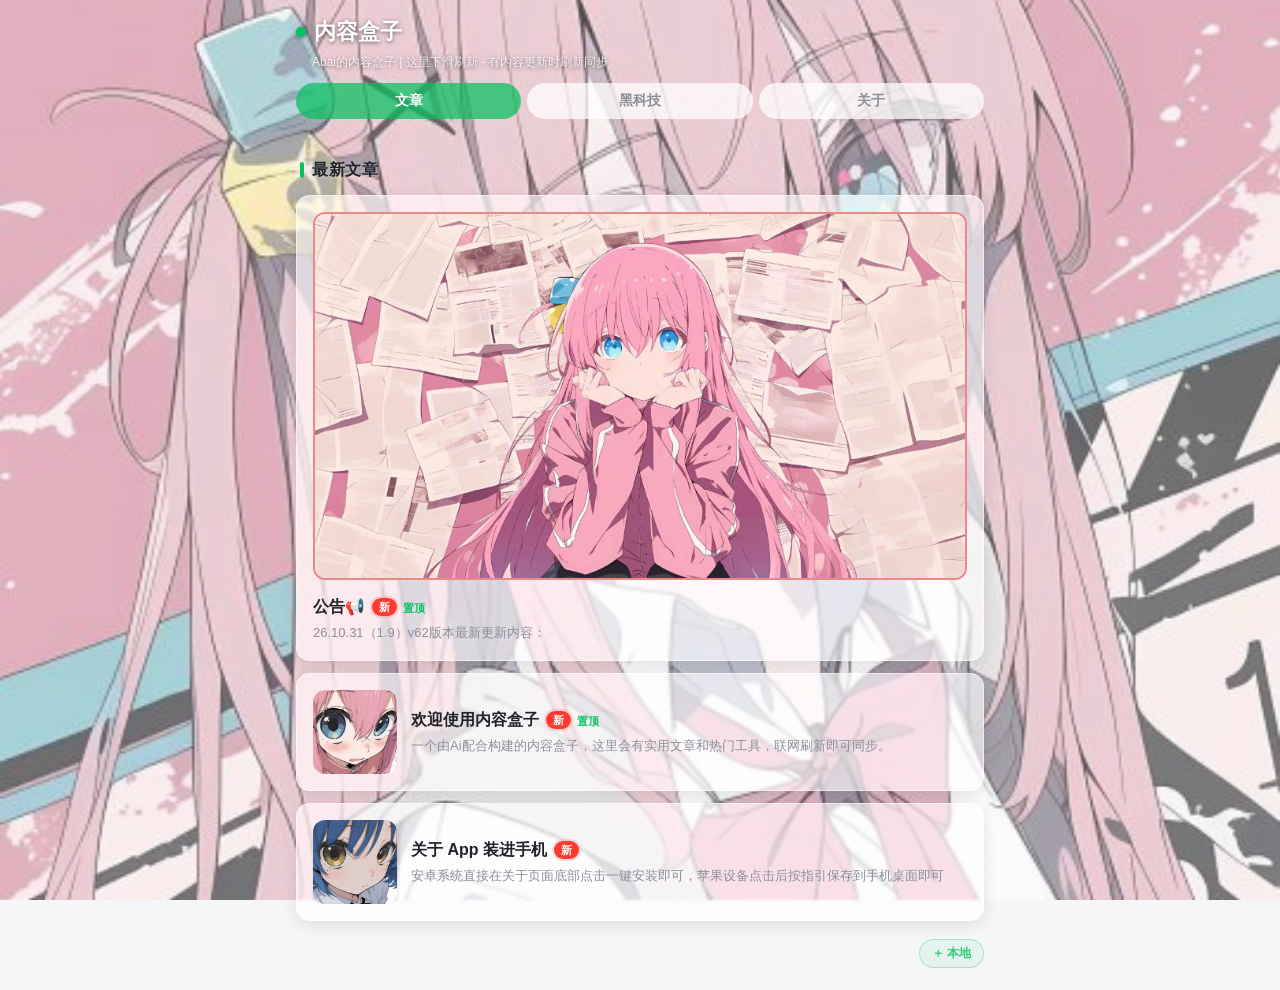
==== index.html @ 98f78fc7 "init: 内容盒子完整项目（源码+内容+配置）" ====
<!DOCTYPE html>
<html lang="zh-CN" data-page-node-id="yK8sGKYsVM4mwS7BBN7cyF" style="--green: #07c160; --green-d: #06a653; --bg: #f5f6f8; --card: #ffffff; --text: #1f2329;"><head data-page-node-id="qKHNDzDwY3dWri5ByrRM6D">
  <meta charset="utf-8" data-page-node-id="0wmmU6Q5EYlYoUDWHyNCMU">
  <meta name="viewport" content="width=device-width, initial-scale=1, viewport-fit=cover" data-page-node-id="YmRrpZ1TOXjhvI8chWQw6I">
  <title>内容盒子</title>
  <link rel="manifest" href="manifest.webmanifest?sharecode=AK6QIELR67" data-page-node-id="iclu6IaN1M2HEJZNVM1rl8">
  <link rel="icon" href="icon.svg?sharecode=AK6QIELR67" type="image/svg+xml" data-page-node-id="rpVYB8yndqIk9lYyK7wyXU">
  <meta name="apple-mobile-web-app-capable" content="yes" data-page-node-id="0MmBqRs52Ei70QiVikUEfm">
  <meta name="apple-mobile-web-app-title" content="内容盒" data-page-node-id="yQ95YAFnb3CEVSuin4tH2Y">
  <meta name="apple-mobile-web-app-status-bar-style" content="default" data-page-node-id="kEiTVVGqjaCyPanCVq73zy">
  <link rel="apple-touch-icon" href="icon.svg?sharecode=AK6QIELR67" data-page-node-id="AONyruXWHoZdAt2LMwGQKS">
  <link rel="stylesheet" href="css/style.css?sharecode=AK6QIELR67" data-page-node-id="VpU5JKPWAPUEDPIax0QUQe">
  <link rel="preload" as="style" href="css/style.css?sharecode=AK6QIELR67">
  <link rel="preload" as="script" href="js/store.js?sharecode=AK6QIELR67">
  <link rel="preload" as="script" href="js/app.js?sharecode=AK6QIELR67">
<style id="__dm_no_drag_style__">* { -webkit-user-drag: none !important; }</style><style id="__dm_bindable_badge_style__">[data-sp-bindable="database"]{outline:1px dashed #0088ff;outline-offset:2px;border-radius:4px;}[data-sp-bindable="database"] *{pointer-events:none !important;transition:none !important;animation:none !important;}[data-sp-bindable="database"]{transition:none !important;animation:none !important;}</style></head>
<body data-page-node-id="yWxS2Hv3KP4OmWpxKXzZRL" style="">
  <div class="wallpaper" id="wallpaper" data-page-node-id="KwIPEwHZhsF8HU2VvzCdoM" style="display: none;"></div>
  <div class="app" data-page-node-id="i70vopLusV1FKygIli4h8H">
    <header class="header" data-page-node-id="sHlMWSn2SynNQmh26Y6v0I">
      <div class="header-inner" data-page-node-id="pIWced383qnqmXnBD2y7OG">
        <div class="brand" data-page-node-id="AM7obQi7Vg6xjvQAeJaQAZ">
          <span class="dot" data-page-node-id="EsKOvWRIpmYexHj3SwyMyg"></span>
          <span id="siteTitle" data-page-node-id="7aLPgTG3aVCy0zw7ADJBMY">内容盒子</span>
          <span class="brand-sub" id="siteDesc" data-page-node-id="0pqqxLzJHfm5RKotIRmoWh" style="">我的自定义文章与黑科技小工具</span>
        </div>
        <div class="tabs" data-page-node-id="EgF8euSTox8kkTSxdCwrhx">
          <button class="tab active" data-tab="article" data-page-node-id="mX9VrJhdbOOiBJh2euJ0x0" style="white-space: pre-wrap;">文章​​</button>
          <button class="tab" data-tab="tech" data-page-node-id="bGRJXcRzLA3up3Q6iGBshs">黑科技</button>
          <button class="tab" data-tab="about" data-page-node-id="KkgvmEcOvE0rf455W43Hky">关于</button>
        </div>
      </div>
    </header>

    <div class="install-banner" id="installBanner" data-page-node-id="w719TrMnxZTLlhvqRKBI57">
      <span class="ib-text" data-page-node-id="i0KLvPzFFWUH1UIEj0KkBE">可安装到手机主屏幕，离线也能用</span>
      <button class="btn" id="installBtn" data-page-node-id="DTzYcLKQAUtzMEfnqsHMsD">安装</button>
    </div>

    <main class="main" id="main" data-page-node-id="Tbe6L0eteYLiepnQlUIiA3"><div class="section-title">最新文章</div><div class="card hero" data-id="p_seed1"><div class="card-cover"></div><div class="card-body"><div class="card-title">欢迎使用内容盒子<span class="pin-flag">置顶</span></div><p class="card-desc">一个可以装进手机的内容 App，文章和黑科技由你自由掌控，联网刷新即可同步。</p></div></div><div class="card" data-id="p_seed2"><div class="card-cover"></div><div class="card-body"><div class="card-title">如何把 App 装进手机</div><p class="card-desc">用手机浏览器打开后，点「添加到主屏幕」即可像原生 App 一样使用，还能离线。</p></div></div></main>
  </div>

  <div class="overlay" id="overlay" data-page-node-id="xpzdNXDqcS2ysVZbCbYc8O">
    <div class="overlay-bar" data-page-node-id="8QcSNCDuZPRTvOoAunbyZB">
      <button class="back" id="ovBack" data-page-node-id="XBP8BFxDwCeNiiyxglOeb8">‹</button>
      <span class="ov-title" data-page-node-id="MYo7rtDRqIseArUO2cuNuU">详情</span>
    </div>
    <div class="overlay-scroll" id="ovBody" data-page-node-id="kD3wzefMoQP81gCsZ1DDA7"></div>
  </div>

  <div class="tool-pop-mask" id="toolPopMask"></div>
  <div class="tool-pop" id="toolPop">
    <div class="tool-pop-bar">
      <span class="tp-title" id="tpTitle">工具</span>
      <button class="tp-close" id="tpClose" aria-label="关闭">×</button>
    </div>
    <div class="tool-pop-body" id="tpBody"></div>
  </div>

  <div class="toast" id="toast" data-page-node-id="D9Sxv2YDbKnODjRF9zhwNf"></div>

  <script src="js/store.js?sharecode=AK6QIELR67"></script>
  <script src="js/app.js?sharecode=AK6QIELR67"></script>
  <!-- qrcode.js / tools.js 体积较大，已从首屏关键路径剥离，改由 app.js 按需/后台懒加载 -->


</body></html>
---- css/style.css ----
:root {
  --green: #07c160;
  --green-d: #07a84e;
  --bg: #f5f6f8;
  --card: #ffffff;
  --text: #1f2329;
  --muted: #8a8f99;
  --line: #ebedf0;
  --danger: #fa5151;
  --dim-scrim: .72;
  --radius: 16rpx;
  --maxw: 720px;
}

* { box-sizing: border-box; -webkit-tap-highlight-color: transparent; }

html, body {
  margin: 0;
  padding: 0;
  background: var(--bg);
  color: var(--text);
  font-family: -apple-system, "PingFang SC", "Helvetica Neue", Helvetica, sans-serif;
  font-size: 15px;
  line-height: 1.6;
}

/* ---------- 壁纸层 ---------- */
.wallpaper {
  position: fixed; inset: 0; z-index: -1; display: none;
  background-size: cover; background-position: center; background-repeat: no-repeat;
  pointer-events: none;
}
body.has-wallpaper .app { background: transparent; }
body.has-wallpaper .main { background: transparent; }
body.has-wallpaper .header { background: rgba(255,255,255,.55); backdrop-filter: saturate(180%) blur(10px); }
body.has-wallpaper .overlay { background: rgba(255,255,255,.92); }
body.wallpaper-full .header { background: transparent; border-bottom: none; backdrop-filter: none; }
body.wallpaper-full .brand { color: #fff; text-shadow: 0 1px 4px rgba(0,0,0,.55); }
body.wallpaper-full .brand-sub { color: rgba(255,255,255,.85); text-shadow: 0 1px 4px rgba(0,0,0,.55); }
body.wallpaper-full .brand .dot { box-shadow: 0 1px 4px rgba(0,0,0,.5); }

button { font-family: inherit; cursor: pointer; }

.app {
  max-width: var(--maxw);
  margin: 0 auto;
  min-height: 100vh;
  display: flex;
  flex-direction: column;
}

/* ---------- Header ---------- */
.header {
  position: sticky;
  top: 0;
  z-index: 20;
  background: rgba(245, 246, 248, 0.92);
  backdrop-filter: saturate(180%) blur(8px);
  border-bottom: 1rpx solid var(--line);
}
.header-inner {
  max-width: var(--maxw);
  margin: 0 auto;
  /* 顶部安全区：装成 App/全屏时自动避开刘海与前置摄像头；浏览器里 env() 为 0 不受影响 */
  padding: calc(env(safe-area-inset-top, 0px) + 14px) 16px 10px;
}
.brand {
  font-size: 22px;
  font-weight: 700;
  display: flex;
  align-items: center;
  flex-wrap: wrap;
  gap: 6px 8px;
}
.brand .dot { width: 10px; height: 10px; border-radius: 50%; background: var(--green); }
.brand-sub {
  color: var(--muted); font-size: 12px; font-weight: 400;
  width: 100%; margin-left: 16px; margin-top: -2px; line-height: 1.5;
}

.tabs {
  display: flex;
  gap: 6px;
  margin-top: 12px;
}
.tab {
  flex: 1;
  text-align: center;
  padding: 9px 0;
  border-radius: 999px;
  /* 导航按钮透明度由后台「导航按钮透明度」滑块控制（--bar-alpha 0~1） */
  background: rgba(255, 255, 255, var(--bar-alpha, .92));
  border: 1rpx solid var(--line);
  color: var(--muted);
  font-size: 14px;
  font-weight: 600;
}
.tab.active { background: rgba(var(--green-rgb, 7, 193, 96), var(--bar-alpha, .92)); color: #fff; border-color: var(--green); }

/* ---------- Content ---------- */
.main { flex: 1; padding: 16px; }
/* 区块标题：加深加大 + 绿色竖条点缀，壁纸上也醒目 */
.section-title {
  font-size: 16px; font-weight: 700; color: var(--text);
  margin: 12px 4px 12px; letter-spacing: .5px;
  display: flex; align-items: center; gap: 8px;
  text-shadow: 0 1px 3px rgba(255,255,255,.4);
}
.section-title::before {
  content: ''; width: 4px; height: 16px; border-radius: 2px;
  background: var(--green); flex: none;
}

.card {
  /* 内容气泡透明度由后台「内容气泡透明度」滑块控制（--card-bg 为带 alpha 的颜色） */
  background: var(--card-bg, var(--card));
  border-radius: 14px;
  padding: 16px;
  margin-bottom: 12px;
  box-shadow: 0 2px 10px rgba(0,0,0,.04);
  display: flex;
  gap: 14px;
  align-items: center;
}
/* 浅色模式下（有壁纸时）：内容气泡做成半透明白玻璃，能透出背景壁纸，有通透玻璃质感 */
body.has-wallpaper .card,
body.has-wallpaper .tool,
body.has-wallpaper .install-mini,
body.has-wallpaper .install-card,
body.has-wallpaper .author-card,
body.has-wallpaper .link-group-head {
  backdrop-filter: saturate(150%) blur(var(--card-blur, 0px));
  -webkit-backdrop-filter: saturate(150%) blur(var(--card-blur, 0px));
  border: 1px solid rgba(255, 255, 255, .55);
  box-shadow: 0 4px 16px rgba(0, 0, 0, .10);
}
.card.hero, .card.land { flex-direction: column; align-items: stretch; }
.card-cover {
  width: 84px; height: 84px; border-radius: 12px; object-fit: cover; flex: none;
  background: #eee;
}
/* 横屏宽幅封面：顶部通栏大图 + 红色边框突出 */
.card-cover.land {
  width: 100%; height: auto; aspect-ratio: 16 / 9; border-radius: 12px;
  object-fit: cover; border: 2px solid rgba(229,57,53,.55); box-sizing: border-box;
}
.card-body { flex: 1; min-width: 0; }
.card-title { font-size: 16px; font-weight: 600; margin: 0 0 4px; }
.card-desc {
  color: var(--muted); font-size: 13px; margin: 0;
  display: -webkit-box; -webkit-line-clamp: 2; -webkit-box-orient: vertical; overflow: hidden;
}
.tag {
  display: inline-block; font-size: 11px; padding: 2px 8px; border-radius: 999px;
  background: rgba(7,193,96,.12); color: var(--green); margin-right: 6px; font-weight: 600;
}
.tag.tech { background: rgba(64,120,242,.12); color: #4078f2; }
.pin-flag { color: var(--green); font-size: 11px; margin-left: 6px; }

/* 后台卡片（小工具 / 热门工具）：纵向堆叠，标题整行显示，操作按钮换行在下方，
   避免窄屏下「标题被按钮行挤压成竖排」 */
.adm-card { display: flex; flex-direction: column; align-items: stretch; gap: 10px; }
.adm-card .card-body { flex: none; min-width: 0; }
.adm-link-head { display: flex; align-items: center; gap: 10px; }
.adm-link-head .card-title { margin: 0; }
.adm-link-head .link-ic-mini { margin-bottom: 0; }
.adm-link-head .link-ic { width: 32px; height: 32px; border-radius: 8px; }
.adm-actions { display: flex; flex-wrap: wrap; gap: 6px; align-items: center; }
.adm-actions .tool-toggle { display: inline-flex; align-items: center; gap: 4px; }
/* 后台分组标题（合集）更紧凑、与卡片有间隔 */
.adm-group-title { font-size: 14px; font-weight: 700; margin: 14px 0 6px; color: var(--text); }
/* 内容「新 / 更新」红点提醒：小红标，挂在标题后 */
.post-new-flag {
  display: inline-block; margin-left: 7px; padding: 1px 7px; border-radius: 999px;
  background: #ff3b30; color: #fff; font-size: 11px; font-weight: 700; line-height: 16px;
  vertical-align: 1px; box-shadow: 0 0 0 2px rgba(255,59,48,.16); animation: pnf-pop .25s ease;
}
.post-new-flag.tiny { font-size: 10px; padding: 0 6px; line-height: 15px; margin-left: 5px; vertical-align: 1px; }
@keyframes pnf-pop { from { transform: scale(.6); opacity: 0; } to { transform: scale(1); opacity: 1; } }
body.dim .post-new-flag { background: #ff453a; box-shadow: 0 0 0 2px rgba(255,69,58,.22); }

/* 关于本应用：说明全文展示，保留换行，不被两行截断 */
.about-text {
  white-space: pre-wrap; word-break: break-word; font-size: 14px; line-height: 1.85;
  color: var(--text); margin: 0;
}

/* 公开端「本地快捷方式」：极不显眼的小字入口，默认折叠 */
.local-box { margin: 22px 0 8px; text-align: center; }
.local-head {
  display: inline-flex; align-items: center; gap: 6px; cursor: pointer;
  -webkit-user-select: none; user-select: none;
  font-size: 10px; color: var(--muted); padding: 3px 10px; border-radius: 999px;
  border: 1px dashed rgba(150, 150, 150, .35); background: transparent; opacity: .5;
  transition: opacity .2s;
}
.local-head:active { opacity: .32; }
.local-count {
  font-size: 10px; font-weight: 500; color: var(--muted);
  background: rgba(150, 150, 150, .14); padding: 0 6px; border-radius: 999px;
}
.local-arrow { font-size: 9px; transition: transform .2s; }
.local-head.closed .local-arrow { transform: rotate(-90deg); }
.local-body {
  margin-top: 14px; text-align: left;
  background: #fff; border: 1px solid var(--line, #e6e8eb); border-radius: 14px;
  padding: 16px 14px; box-shadow: 0 2px 12px rgba(0,0,0,.06);
}
body.dim .local-body {
  background: #1a1d25; border-color: rgba(255,255,255,.12); box-shadow: 0 2px 14px rgba(0,0,0,.22);
}
body.dim .local-body .field label { color: #e4e8ee; }
body.dim .local-body .local-tip { color: #aeb4be; }
.local-tip { font-size: 12px; color: var(--muted); line-height: 1.7; margin: 0 0 12px; }
.local-list { margin-top: 14px; }
.local-row { display: flex; align-items: center; gap: 10px; padding: 9px 0; border-top: 1px solid var(--line); }
.local-row-ic {
  width: 32px; height: 32px; border-radius: 9px; object-fit: cover; flex: none; background: var(--bg);
}
.local-row-main { flex: 1; min-width: 0; }
.local-row-title { font-size: 14px; font-weight: 600; overflow: hidden; text-overflow: ellipsis; white-space: nowrap; }
.local-row-url { font-size: 11px; color: var(--muted); overflow: hidden; text-overflow: ellipsis; white-space: nowrap; }
.mini-btn {
  font-size: 12px; padding: 4px 10px; border-radius: 8px; border: 1px solid var(--line);
  background: transparent; color: var(--muted); flex: none; cursor: pointer;
}
.mini-btn:active { opacity: .6; }
.link-local-badge {
  display: inline-block; font-size: 10px; font-weight: 600; color: var(--green);
  border: 1px solid rgba(var(--green-rgb, 7, 193, 96), .35); padding: 0 5px;
  border-radius: 999px; margin-left: 6px; vertical-align: 2px;
}
.link-del {
  font-size: 11px; padding: 3px 9px; border-radius: 8px; border: 1px solid var(--line);
  background: transparent; color: var(--muted); cursor: pointer; flex: none;
}
.link-del:active { opacity: .6; }

/* 公开端「本地新建内容」：低调但比「本地快捷方式」更显眼（绿色药丸，仍小而克制） */
.local-post-box { margin: 18px 0 6px; text-align: right; }
.local-post-trigger {
  font-size: 12px; color: var(--green); opacity: .82; background: rgba(7, 193, 96, .08);
  border: 1px solid rgba(7, 193, 96, .35); border-radius: 999px; padding: 5px 12px; cursor: pointer;
  font-weight: 600; -webkit-tap-highlight-color: transparent;
}
.local-post-trigger:active { opacity: .6; }
body.dim .local-post-trigger { background: rgba(7, 193, 96, .16); border-color: rgba(7, 193, 96, .5); color: #5cd99a; }
.local-post-body {
  text-align: left; margin-top: 10px; padding: 14px; border-radius: 14px;
  background: var(--card); box-shadow: 0 2px 12px rgba(0,0,0,.06);
}
.local-post-body .row { margin: 4px 0 0; }
.local-post-body .local-tip { margin: 10px 0 0; }

/* 紧凑气泡（黑科技文章列表）：缩小内距与字号，摘要只留一行，少占屏幕 */
.card.slim { padding: 12px 14px; margin-bottom: 10px; gap: 10px; }
.card.slim .card-title { font-size: 15px; margin-bottom: 2px; }
.card.slim .card-title .tag { font-size: 10px; padding: 1px 7px; margin-right: 5px; vertical-align: 2px; }
.card.slim .card-desc { -webkit-line-clamp: 1; font-size: 12px; }

/* ---------- Detail overlay ---------- */
.overlay {
  position: fixed; inset: 0; background: #fff; z-index: 50;
  display: none; flex-direction: column; max-width: var(--maxw); margin: 0 auto;
}
.overlay.show { display: flex; }
.overlay-bar {
  display: flex; align-items: center; gap: 12px; padding: 14px 16px;
  border-bottom: 1rpx solid var(--line); position: sticky; top: 0; background: #fff; z-index: 2;
}
.overlay-bar .back { font-size: 22px; background: none; border: none; color: var(--text); line-height: 1; }
.overlay-bar .ov-title { font-weight: 600; font-size: 16px; }
.overlay-scroll { overflow: auto; padding: 20px 18px 48px; flex: 1; }
.article-cover { width: 100%; border-radius: 12px; margin-bottom: 16px; background: #f0f1f3; }
/* 横屏宽幅封面：统一 16:9 通栏 + 红色边框 */
.article-cover.land { aspect-ratio: 16 / 9; object-fit: cover; border: 2px solid rgba(229,57,53,.55); box-sizing: border-box; }
.article-h1 { font-size: 23px; line-height: 1.35; font-weight: 700; margin: 0 0 10px; }
.article-meta {
  color: var(--muted); font-size: 12px; margin-bottom: 18px; padding-bottom: 14px;
  border-bottom: 1px solid var(--line);
}
.article-content {
  white-space: pre-wrap; word-break: break-word; font-size: 16px; line-height: 1.85;
  color: var(--text); letter-spacing: .2px;
}
.article-content img { max-width: 100%; border-radius: 10px; margin: 6px 0; }

/* 分段切换控件（封面展示方式等）：左图右文式切换 */
.seg { display: inline-flex; border: 1px solid var(--line); border-radius: 10px; overflow: hidden; width: 100%; }
.seg button {
  flex: 1; border: none; background: #fafbfc; color: var(--muted); padding: 9px 8px;
  font-size: 13px; cursor: pointer; font-family: inherit; transition: background .15s, color .15s;
}
.seg button + button { border-left: 1px solid var(--line); }
.seg button.active { background: var(--green); color: #fff; font-weight: 600; }
.seg button:active { opacity: .8; }

/* ---------- Tools ---------- */
/* 黑科技栏「小工具」磁贴：两列网格，点按在弹窗打开工具，保持栏目整洁 */
.tools-tiles { display: grid; grid-template-columns: 1fr 1fr; gap: 10px; padding: 4px 0; }
.tool-tile {
  background: var(--card-bg, var(--card)); border: 1px solid var(--line); border-radius: 12px;
  padding: 14px 10px; text-align: center; font-size: 13px; font-weight: 600; color: var(--text);
  cursor: pointer; -webkit-tap-highlight-color: transparent; line-height: 1.3;
}
.tool-tile:active { transform: scale(.98); }
body.dim .tool-tile {
  background: var(--card-bg, rgba(24, 27, 36, .4)); border-color: rgba(255, 255, 255, .12);
  color: #f2f4f8; box-shadow: 0 2px 12px rgba(0, 0, 0, .2);
  backdrop-filter: blur(var(--dim-blur, 8px)); -webkit-backdrop-filter: blur(var(--dim-blur, 8px));
}
/* 小工具弹窗：与文章详情同款全屏浮层，暗调下磨砂玻璃 */
/* 小工具气泡框：居中浮层，尺寸随工具内容自适应（不占满全屏） */
.tool-pop-mask {
  position: fixed; inset: 0; background: rgba(0, 0, 0, .42); z-index: 60;
  display: none;
}
.tool-pop-mask.show { display: block; }
.tool-pop {
  position: fixed; z-index: 61; left: 50%; top: 50%;
  transform: translate(-50%, -50%) scale(.96);
  width: auto; min-width: 280px; max-width: 92vw; max-height: 82vh; overflow: hidden;
  display: flex; flex-direction: column;
  background: #ffffff; border-radius: 18px; border: 1px solid rgba(0, 0, 0, .06);
  /* 气泡自带文字色，不依赖全局 --text（暗调下 --text 仍是深色，会导致标题/计时看不清） */
  color: #1f2329;
  box-shadow: 0 14px 44px rgba(0, 0, 0, .22);
  opacity: 0; visibility: hidden; transition: opacity .18s ease, transform .18s ease;
  will-change: opacity, transform;
}
.tool-pop.show { opacity: 1; visibility: visible; transform: translate(-50%, -50%) scale(1); }
.tool-pop-bar {
  display: flex; align-items: center; gap: 10px; padding: 12px 14px;
  border-bottom: 1px solid rgba(0, 0, 0, .06); background: #ffffff;
  color: #1f2329;
  position: sticky; top: 0; z-index: 2; flex: none;
}
.tool-pop-bar .tp-title { font-weight: 600; font-size: 15px; flex: 1; color: #1f2329; }
.tool-pop-bar .tp-close { font-size: 22px; line-height: 1; background: none; border: none; color: #8a8f99; cursor: pointer; padding: 0 4px; }
.tool-pop-body { padding: 16px; overflow: auto; width: min(420px, 90vw); color: #1f2329; }
/* 气泡内不再重复包一层卡片，工具内容直接铺在气泡里，尺寸随工具自适应 */
.tool-pop-body .tool { background: transparent; box-shadow: none; padding: 0; margin: 0; }
/* 暗调主题：气泡背景为实色深底（非玻璃），标题/正文/计时必须改为亮色，否则与背景同色看不清 */
body.dim .tool-pop { background: #1a1d25; border: 1px solid rgba(255, 255, 255, .08); color: #f2f4f8; }
body.dim .tool-pop-bar { background: #1a1d25; border-bottom: 1px solid rgba(255, 255, 255, .1); color: #f4f6f9; }
body.dim .tool-pop-bar .tp-title { color: #f4f6f9; }
body.dim .tool-pop-bar .tp-close { color: #aab0ba; }
body.dim .tool-pop-body { color: #f2f4f8; }
body.dim .tool-pop-body .tool { background: transparent; box-shadow: none; }
.tool {
  /* 内容气泡透明度同样作用于黑科技·小工具面板（--card-bg） */
  background: var(--card-bg, var(--card)); border-radius: 14px; padding: 16px; margin-bottom: 14px;
  box-shadow: 0 2px 10px rgba(0,0,0,.04);
}
.tool h3 { margin: 0 0 12px; font-size: 16px; display: flex; align-items: center; gap: 8px; }
textarea, input[type=text], input[type=password], input[type=number], select {
  width: 100%; border: 1rpx solid var(--line); border-radius: 10px; padding: 10px 12px;
  font-size: 14px; font-family: inherit; background: #fafbfc; color: var(--text);
}
textarea { min-height: 90px; resize: vertical; }
.row { display: flex; gap: 10px; margin-top: 10px; flex-wrap: wrap; }
.btn {
  border: none; border-radius: 10px; padding: 10px 16px; font-size: 14px; font-weight: 600;
  background: var(--green); color: #fff;
}
.btn.ghost { background: #eef0f2; color: var(--text); }
.btn.danger { background: var(--danger); }
.btn:active { transform: translateY(1px); }
.out {
  margin-top: 10px; background: #0f1115; color: #d6f5e3; border-radius: 10px; padding: 12px;
  font-family: ui-monospace, Menlo, Consolas, monospace; font-size: 13px; white-space: pre-wrap;
  word-break: break-all; min-height: 20px;
}

/* ---------- Install banner ---------- */
.install-banner {
  display: none; align-items: center; gap: 12px; margin: 0 16px 14px;
  background: var(--green); color: #fff; border-radius: 12px; padding: 12px 14px;
}
.install-banner.show { display: flex; }
.install-banner .ib-text { flex: 1; font-size: 13px; }
.install-banner .btn { background: #fff; color: var(--green); padding: 8px 14px; }

/* ---------- Admin ---------- */
.admin-wrap { max-width: 560px; margin: 0 auto; padding: 24px 16px 60px; }
.login-box {
  max-width: 360px; margin: 18vh auto 0; background: #fff; border-radius: 16px; padding: 28px 22px;
  box-shadow: 0 4px 20px rgba(0,0,0,.06);
}
.login-box h2 { margin: 0 0 6px; }
.login-box p { color: var(--muted); font-size: 13px; margin: 0 0 18px; }
.login-hint { color: var(--muted); font-size: 12px; line-height: 1.5; margin: 14px 0 0; padding: 10px 12px; background: rgba(0,0,0,.03); border-radius: 10px; }
.field { margin-bottom: 14px; }
.field label { display: block; font-size: 13px; margin-bottom: 6px; font-weight: 600; }
.admin-bar {
  position: sticky; top: 0; z-index: 10; background: #fff; border-bottom: 1rpx solid var(--line);
  padding: 12px 16px; display: flex; align-items: center; gap: 12px;
}
.admin-bar .ab-title { font-weight: 700; font-size: 16px; flex: 1; }
.admin-tabs { display: flex; gap: 6px; padding: 12px 16px 0; }
.admin-tabs .tab { flex: none; padding: 8px 16px; }
.admin-list { padding: 12px 16px; }
.empty { text-align: center; color: var(--muted); padding: 40px 0; }
.modal-mask {
  position: fixed; inset: 0; background: rgba(0,0,0,.45); z-index: 60; display: none;
  align-items: flex-end; justify-content: center;
}
.modal-mask.show { display: flex; }
.modal {
  background: #fff; width: 100%; max-width: var(--maxw); border-radius: 18px 18px 0 0;
  max-height: 92vh; overflow: auto; padding: 20px 18px 28px;
}
.modal h3 { margin: 0 0 16px; }
.modal .close { float: right; background: none; border: none; font-size: 22px; color: var(--muted); }
.cover-preview { width: 100%; max-height: 180px; object-fit: contain; border-radius: 10px; background: #f0f0f0; margin-top: 8px; }
.checkbox-row { display: flex; align-items: center; gap: 8px; margin: 12px 0; font-size: 14px; }
.help { font-size: 12px; color: var(--muted); margin-top: 6px; }
.sw-version-box { margin-top: 14px; padding: 12px 14px; border: 1px solid var(--line, #e6e8eb); border-radius: 12px; background: rgba(0,0,0,.03); }
.sw-version-box h4 { margin: 0 0 8px; font-size: 14px; }
.sw-version-box b { color: var(--green); }
body.dim .sw-version-box { background: rgba(255,255,255,.06); border-color: rgba(255,255,255,.14); }
body.admin-dark .sw-version-box { background: rgba(255,255,255,.06); border-color: rgba(255,255,255,.14); }
.sub { font-size: 14px; font-weight: 700; margin: 18px 0 10px; }
.color-row { display: flex; flex-wrap: wrap; gap: 14px; }
.color-item { display: flex; flex-direction: column; gap: 6px; font-size: 13px; font-weight: 600; }
.color-item input[type=color] { width: 60px; height: 40px; padding: 2px; border: 1rpx solid var(--line); border-radius: 8px; background: #fff; }
input[type=range] { width: 100%; accent-color: var(--green); }
.tool-toggles { display: flex; flex-wrap: wrap; gap: 10px; }
.tool-toggle {
  display: flex; align-items: center; gap: 6px; background: #fafbfc; border: 1rpx solid var(--line);
  border-radius: 999px; padding: 8px 12px; font-size: 13px;
}
.tool-toggle input { accent-color: var(--green); }
.link-item { cursor: pointer; text-decoration: none; color: inherit; -webkit-tap-highlight-color: transparent; }
.link-item:visited { color: inherit; }
.link-item:active { transform: scale(.99); }
.link-group { margin-bottom: 4px; }
/* 合集折叠头：做成药丸按钮样式，一眼可知可点击展开/收拢 */
.link-group-head {
  display: flex; align-items: center; gap: 8px; margin: 16px 2px 10px;
  cursor: pointer; user-select: none; -webkit-user-select: none;
  background: var(--card-bg, var(--card)); border: 1rpx solid var(--line);
  border-radius: 999px; padding: 10px 14px;
  box-shadow: 0 2px 8px rgba(0,0,0,.04);
}
.link-group-head:active { transform: scale(.99); }
.link-group-title { font-size: 14px; font-weight: 700; color: var(--text); margin: 0; padding-left: 4px; flex: 1; }
.link-group-count {
  font-size: 11px; font-weight: 600; color: var(--green); flex: none;
  background: rgba(var(--green-rgb, 7, 193, 96), .14); padding: 2px 9px; border-radius: 999px;
}
.link-group-arrow { color: var(--muted); font-size: 11px; flex: none; transition: transform .2s; }
.link-group-head.closed .link-group-arrow { transform: rotate(-90deg); }
.link-group-sel { font-size: 13px; padding: 5px 8px; border-radius: 8px; border: 1px solid var(--line); background: #fff; max-width: 160px; }
/* 热门工具图标与介绍 */
.link-ic { width: 28px; height: 28px; border-radius: 8px; object-fit: cover; }
.link-ic-wrap { display: flex; align-items: center; margin-bottom: 6px; }
.link-ic-mini { margin-bottom: 6px; }

/* 公开端「关于」页隐藏的作者入口 + 作者面板 */
.author-entry {
  display: block; margin: 26px auto 0; background: none; border: none;
  color: var(--text); font-size: 13px; letter-spacing: 1px; opacity: .82; cursor: pointer;
}
.author-entry:active { opacity: 1; }
.author-panel { margin-top: 14px; }
.author-card {
  background: var(--card); border-radius: 14px; padding: 18px 16px;
  box-shadow: 0 2px 12px rgba(0,0,0,.05);
}
.author-name { font-weight: 700; font-size: 16px; margin-bottom: 8px; color: var(--green); }
.author-intro { font-size: 14px; line-height: 1.75; color: var(--text); }
/* 关于页底部版本号：V + 数字，低调居中，随 SW 部署版本同步 */
.app-version {
  margin: 26px 0 12px; text-align: center;
  font-size: 14px; font-weight: 700; letter-spacing: 1px; color: var(--green, #07c160); opacity: 1;
}
.admin-mini {
  display: inline-block; margin-top: 16px; width: 34px; height: 34px; line-height: 34px;
  text-align: center; border-radius: 10px; background: var(--green); color: #fff;
  font-size: 13px; text-decoration: none;
}
.admin-mini:active { opacity: .85; }

/* 后台作者介绍 textarea */
.auth-textarea {
  width: 100%; border: 1rpx solid var(--line); border-radius: 10px; padding: 10px;
  font-size: 14px; font-family: inherit; min-height: 96px; resize: vertical;
}
.tool-note {
  white-space: pre-wrap; line-height: 1.7; color: var(--text); font-size: 14px;
  background: var(--card-bg, var(--card)); border-radius: 10px; padding: 14px; margin: 0;
}
.tool-toggle { cursor: pointer; }
.tool-row .row { margin: 0; }
.toast {
  position: fixed; left: 50%; bottom: 40px; transform: translateX(-50%);
  background: #1f2329; color: #fff; padding: 10px 18px; border-radius: 999px; font-size: 13px;
  z-index: 80; opacity: 0; transition: opacity .2s; pointer-events: none;
}
.toast.show { opacity: 1; }

/* 更新后「已更新最新版本」小气泡：顶部居中、小巧、自动消失，不占屏、只出现一次 */
#versionToast {
  position: fixed; left: 50%; top: 14px; transform: translateX(-50%) translateY(-10px);
  background: rgba(31,35,41,.94); color: #fff; padding: 7px 15px; border-radius: 999px;
  font-size: 12px; font-weight: 500; z-index: 220; opacity: 0; white-space: nowrap;
  pointer-events: none; box-shadow: 0 4px 18px rgba(0,0,0,.28); transition: opacity .25s, transform .25s;
}
#versionToast.show { opacity: 1; transform: translateX(-50%) translateY(0); }
body.dim #versionToast { background: rgba(20,23,30,.95); }

/* 公开端「安装」标签页 */
.install-card {
  background: var(--card); border-radius: 14px; padding: 16px; margin-bottom: 14px;
  box-shadow: 0 2px 12px rgba(0,0,0,.05);
}
.install-url {
  word-break: break-all; background: var(--bg); padding: 9px 11px; border-radius: 8px;
  font-size: 12px; margin: 10px 0; color: var(--text);
}
.qr { text-align: center; margin: 12px 0 4px; }
.qr img { width: 180px; height: 180px; border-radius: 10px; background: #fff; padding: 6px; }
.steps .step {
  background: var(--card); border-radius: 12px; padding: 12px 14px; margin-bottom: 10px;
  font-size: 13px; line-height: 1.7; box-shadow: 0 2px 12px rgba(0,0,0,.05);
}
.steps .step b { color: var(--green); }

/* 关于页「安装 APP」区块 */
.install-mini {
  background: var(--card); border-radius: 14px; padding: 18px 16px; margin: 6px 0 16px;
  box-shadow: 0 2px 12px rgba(0,0,0,.05); text-align: center;
}
.install-top { display: flex; align-items: center; gap: 12px; text-align: left; margin-bottom: 14px; }
.install-icon {
  width: 46px; height: 46px; border-radius: 12px; flex: none;
  background: rgba(var(--green-rgb, 7, 193, 96), .12);
  display: flex; align-items: center; justify-content: center; font-size: 24px;
}
.install-head { text-align: left; }
.install-name { font-size: 16px; font-weight: 700; color: var(--text); }
.install-sub { font-size: 13px; color: var(--muted); line-height: 1.6; margin-top: 3px; }
.install-actions { display: flex; flex-direction: column; gap: 10px; }
.install-app-btn {
  width: 100%; font-size: 15px; padding: 13px; font-weight: 600;
}
.apk-link {
  display: inline-block; width: 100%; margin-top: 0; text-decoration: none;
  box-sizing: border-box; text-align: center;
}
.qr-wrap { margin-top: 16px; }

/* ===== 后台实时预览遮罩 ===== */
.preview-overlay {
  position: fixed; inset: 0; z-index: 70; background: #0f1115;
  display: none; flex-direction: column;
}
.preview-overlay.show { display: flex; }
.preview-bar {
  flex: none; display: flex; align-items: center; gap: 10px; padding: 10px 14px;
  background: #1a1d23; color: #e6e8eb; box-shadow: 0 2px 10px rgba(0,0,0,.3);
}
.preview-title { flex: 1; font-size: 13px; font-weight: 600; }
.preview-actions { display: flex; gap: 8px; flex: none; }
.preview-frame {
  flex: 1; width: 100%; border: 0; background: var(--bg);
}
/* 后台栏「预览」按钮高亮 */
.admin-bar #previewBtn { color: var(--green); border-color: var(--green); }

/* ===== 网站计数小条（低调灰字，不抢眼） ===== */
.stat-bar {
  display: flex; gap: 14px; justify-content: center; align-items: center;
  padding: 12px 12px 18px; font-size: 11px; color: #9aa0a6; background: transparent;
  letter-spacing: .2px;
}
.stat-bar b { color: #6b7280; font-weight: 600; font-variant-numeric: tabular-nums; }

/* ===== 暗调模式（深色但不过黑）：整张背景图压暗 + 顶栏通透 + 三个切换按钮转暗玻璃/亮绿 + 气泡卡片玻璃 + 文字自动变浅便于阅读 ===== */
body.dim {
  color: var(--text);
  -webkit-font-smoothing: antialiased;
  text-rendering: optimizeLegibility;
}
/* 关键：暗调模式下给壁纸叠加暗色蒙版，整张背景图随之变暗（接近系统深色模式效果）。
   这样卡片与文字无论透不透明都落在暗底上，对比度充足、清晰可读；蒙版强度由后台「暗调强度」调节 */
body.dim.has-wallpaper .wallpaper::after {
  content: '';
  position: absolute;
  inset: 0;
  background: rgba(13, 15, 21, var(--dim-scrim, .72));
  pointer-events: none;
}
/* 顶部标题栏在暗调下不做实块，露出被压暗的壁纸，更通透（仅下方三个切换按钮转暗玻璃/亮绿） */
body.dim .header {
  background: transparent;
  color: var(--text);
  border-bottom-color: rgba(255, 255, 255, .06);
}
body.dim.has-wallpaper .header { background: transparent; }
/* 品牌标题 / 副标题提亮 */
body.dim .brand { color: #f4f6f9; }
body.dim .brand .dot { box-shadow: 0 0 0 3px rgba(var(--green-rgb, 7, 193, 96), .25); }
body.dim .brand-sub { color: #aab0ba; }

/* 三个区块选项（文章 / 黑科技 / 关于）：未选 = 暗调玻璃胶囊，选中 = 亮绿填充并发光，肉眼可辨地"整块变" */
body.dim .tabs { gap: 8px; }
body.dim .tabs .tab {
  background: var(--tab-dim-bg, rgba(255, 255, 255, .07));
  color: rgba(255, 255, 255, .66);
  border-color: rgba(255, 255, 255, .12);
  backdrop-filter: blur(var(--tab-dim-blur, 6px));
  -webkit-backdrop-filter: blur(var(--tab-dim-blur, 6px));
  transition: background .2s, color .2s, border-color .2s, box-shadow .2s;
}
body.dim .tabs .tab:active { background: rgba(255, 255, 255, .13); }
body.dim .tabs .tab.active {
  background: var(--green);
  color: #fff;
  border-color: var(--green);
  box-shadow: 0 3px 12px rgba(var(--green-rgb, 7, 193, 96), .42);
}

/* 区块标题：文字提亮 + 阴影，暗底上醒目 */
body.dim .section-title { color: #eef1f5; text-shadow: 0 1px 6px rgba(0, 0, 0, .55); }
body.dim .section-title::before { background: var(--green); box-shadow: 0 0 8px rgba(var(--green-rgb, 7, 193, 96), .5); }

/* 气泡卡片：暗调玻璃（透明度由后台「暗调气泡卡片透明度」控制）+ 细描边 + 轻投影 + 轻模糊，通透有层次、能看到背景 */
body.dim .card,
body.dim .tool,
body.dim .install-mini,
body.dim .install-card,
body.dim .author-card,
body.dim .link-group-head {
  background: var(--card-bg, rgba(24, 27, 36, .35));
  border: 1px solid rgba(255, 255, 255, .12);
  box-shadow: 0 2px 14px rgba(0, 0, 0, .22);
  backdrop-filter: saturate(140%) blur(var(--dim-blur, 8px));
  -webkit-backdrop-filter: saturate(140%) blur(var(--dim-blur, 8px));
}
/* 卡片内文字：标题近白、描述舒适浅灰，确保清晰可读 */
body.dim .card-title { color: #f4f6f9; font-weight: 600; }
body.dim .card-desc { color: #aeb4be; }
body.dim .article-h1, body.dim .article-content, body.dim .about-text { color: #eef1f5; }
body.dim .author-entry { color: #d6dae2; opacity: .9; }
body.dim .author-intro { color: #d6dae2; }
body.dim .article-meta { color: #9aa1ac; }
body.dim .tool-note { color: #eef1f5; background: rgba(26, 29, 37, .55); }

/* 次级按钮、输入框在暗底上转暗描边，保证可读 */
body.dim .btn.ghost { background: rgba(255, 255, 255, .10); color: #eef1f5; border-color: rgba(255, 255, 255, .16); }
body.dim .btn.ghost:active { opacity: .72; }
body.dim input, body.dim textarea, body.dim select {
  background: rgba(255, 255, 255, .06); color: #eef1f5; border-color: rgba(255, 255, 255, .14);
}
body.dim input::placeholder, body.dim textarea::placeholder { color: rgba(255, 255, 255, .4); }

/* 暗调下：本地发帖表单卡片改为暗色玻璃，并同步标签/提示/分段控件配色，
   避免「浅色卡片 + 浅色输入文字」导致根本看不清输入了什么 */
body.dim .local-post-body {
  background: var(--card-bg, rgba(24, 27, 36, .55));
  box-shadow: 0 2px 14px rgba(0, 0, 0, .35);
}
body.dim .local-post-body .field label { color: #e4e8ee; }
body.dim .local-post-body .local-tip { color: #aeb6c2; }
body.dim .local-post-body .checkbox-row { color: #e4e8ee; }
body.dim .local-post-body .seg { background: rgba(255, 255, 255, .06); }
body.dim .local-post-body .seg button { color: #aeb6c2; }
body.dim .local-post-body .cover-preview { background: rgba(255, 255, 255, .06); }

/* 详情页（点击卡片打开的全屏页）：暗调下改为磨砂玻璃，露出被压暗的壁纸，整体更通透、不死黑 */
body.dim .overlay {
  background: rgba(15, 18, 24, .76);
  backdrop-filter: blur(14px) saturate(150%);
  -webkit-backdrop-filter: blur(14px) saturate(150%);
}
body.dim .overlay-bar {
  background: rgba(15, 18, 24, .5);
  backdrop-filter: blur(14px) saturate(150%);
  -webkit-backdrop-filter: blur(14px) saturate(150%);
  border-bottom-color: rgba(255, 255, 255, .08);
}

/* 标签（文章/黑科技角标）在暗底上换成更亮的同色系，便于识别 */
body.dim .tag { background: rgba(7, 193, 96, .22); color: #58d994; }
body.dim .tag.tech { background: rgba(64, 120, 242, .24); color: #84a9ff; }
body.dim .pin-flag { color: #58d994; }

/* 二维码保持白底，确保可扫 */
body.dim .qr img { background: #fff; }
body.dim .local-head { border-color: rgba(255, 255, 255, .22); color: #aeb4be; }
body.dim .link-group-head { border-color: rgba(255, 255, 255, .12); }
body.dim .link-group-title { color: #eef1f5; }
body.dim .link-group-count { background: rgba(var(--green-rgb, 7, 193, 96), .20); color: #58d994; }
body.dim .out { background: #05070a; }
body.dim .install-banner { box-shadow: 0 4px 18px rgba(0, 0, 0, .4); }

/* 微信内下载引导提示（扫码/微信打开时直下 apk 会被拦截，提示用浏览器打开） */
.wx-tip {
  margin: 10px 0 2px;
  padding: 10px 12px;
  border-radius: 12px;
  font-size: 13px;
  line-height: 1.5;
  color: #8a5a00;
  background: rgba(255, 193, 7, .16);
  border: 1px solid rgba(255, 193, 7, .4);
}
.wx-tip b { color: inherit; }
/* 苹果设备「添加到主屏幕」引导提示 */
.ios-tip {
  margin: 10px 0 2px;
  padding: 10px 12px;
  border-radius: 12px;
  font-size: 13px;
  line-height: 1.5;
  color: #0a5bd6;
  background: rgba(10, 91, 214, .12);
  border: 1px solid rgba(10, 91, 214, .35);
}
.ios-tip b { color: inherit; }
body.dim .ios-tip { color: #7fb0ff; background: rgba(10, 91, 214, .14); border-color: rgba(10, 91, 214, .35); }
body.dim .wx-tip { color: #ffd766; background: rgba(255, 193, 7, .12); border-color: rgba(255, 193, 7, .3); }
/* 扫码引导进入时，一键安装按钮高亮脉冲，方便用户立即定位 */
@keyframes focusPulse {
  0% { box-shadow: 0 0 0 0 rgba(7, 193, 96, .55); }
  70% { box-shadow: 0 0 0 12px rgba(7, 193, 96, 0); }
  100% { box-shadow: 0 0 0 0 rgba(7, 193, 96, 0); }
}
.focus-pulse { animation: focusPulse 1.4s ease-out 2; border-radius: 12px; }

/* ===== 公开端「关于」页外观主题切换开关 ===== */
.theme-sw-card {
  margin: 0 0 14px;
  padding: 12px 14px;
  background: var(--card-bg, rgba(255, 255, 255, .72));
  border: 1px solid rgba(255, 255, 255, .55);
  border-radius: 14px;
  box-shadow: 0 4px 16px rgba(0, 0, 0, .08);
  backdrop-filter: saturate(150%) blur(10px);
  -webkit-backdrop-filter: saturate(150%) blur(10px);
}
.ts-row { display: flex; align-items: center; gap: 10px; }
.ts-ic { font-size: 18px; }
.ts-label { font-weight: 600; color: var(--text, #1f2329); flex: 0 0 auto; }
.ts-mode { font-size: 13px; color: var(--muted, #8a8f99); flex: 1 1 auto; }
.ts-tip { margin: 8px 0 0; font-size: 12px; color: var(--muted, #8a8f99); line-height: 1.5; }
/* 开关（浅色/暗调） */
.switch { position: relative; display: inline-block; width: 46px; height: 26px; flex: 0 0 auto; }
.switch input { opacity: 0; width: 0; height: 0; }
.switch .slider {
  position: absolute; cursor: pointer; inset: 0;
  background: rgba(120, 130, 145, .45); border-radius: 26px; transition: .25s;
}
.switch .slider:before {
  content: ""; position: absolute; height: 20px; width: 20px; left: 3px; top: 3px;
  background: #fff; border-radius: 50%; transition: .25s; box-shadow: 0 1px 3px rgba(0, 0, 0, .3);
}
.switch input:checked + .slider { background: var(--green, #07c160); }
.switch input:checked + .slider:before { transform: translateX(20px); }
/* 暗调下主题开关卡片同步玻璃质感 */
body.dim .theme-sw-card {
  background: rgba(24, 27, 36, .55);
  border-color: rgba(255, 255, 255, .12);
  box-shadow: 0 4px 18px rgba(0, 0, 0, .35);
}
body.dim .ts-label { color: #f2f4f7; }

/* ===== 后台暗调开关：后台界面自身套用暗调 =====
   与公开端完全同一套观感：压暗的壁纸 + 烟灰半透明玻璃 + 白色文字层级 + 亮绿强调。
   复用 body.dim 注入的壁纸蒙版 / 玻璃变量，再把后台专属控件（顶栏、导航、折叠组、表单、弹窗）
   全部转成同款通透玻璃，不再用任何实色深灰块。 */
/* 壁纸蒙版兜底：即使 body.dim 未命中，后台暗调也压暗整张壁纸（强度随「暗调强度」联动） */
body.admin-dark.has-wallpaper .wallpaper::after {
  content: ''; position: absolute; inset: 0;
  background: rgba(13, 15, 21, var(--dim-scrim, .72));
  pointer-events: none;
}
/* 页面底色压暗；无壁纸时也保持暗底，不会突然一片白 */
body.admin-dark { background: #14171c; color: #eef1f5; }
body.admin-dark #app { background: transparent; }

/* 顶栏：通透暗玻璃（不做实黑块），露出压暗后的壁纸 */
body.admin-dark .admin-bar {
  background: rgba(20, 24, 32, .38);
  border-bottom: 1px solid rgba(255, 255, 255, .08);
  backdrop-filter: saturate(140%) blur(var(--dim-blur, 8px));
  -webkit-backdrop-filter: saturate(140%) blur(var(--dim-blur, 8px));
}
body.admin-dark .ab-title { color: #f4f6f9; text-shadow: 0 1px 4px rgba(0, 0, 0, .5); }

/* 导航按钮（内容 / 站点设置 / 工具栏 / 发布）：未选 = 雾白半透明玻璃，选中 = 亮绿发光（同公开端三按钮） */
body.admin-dark .admin-tabs .tab {
  background: var(--tab-dim-bg, rgba(255, 255, 255, .07));
  color: rgba(255, 255, 255, .9);
  border: 1px solid rgba(255, 255, 255, .16);
  backdrop-filter: blur(var(--tab-dim-blur, 6px));
  -webkit-backdrop-filter: blur(var(--tab-dim-blur, 6px));
  text-shadow: 0 1px 3px rgba(0, 0, 0, .55);
}
body.admin-dark .admin-tabs .tab.active {
  background: var(--green); color: #fff; border-color: var(--green);
  box-shadow: 0 3px 12px rgba(var(--green-rgb, 7, 193, 96), .42);
  text-shadow: none;
}

/* 折叠分组：烟灰半透明玻璃气泡（同公开端 .card），能透出压暗的壁纸 */
body.admin-dark .coll-group {
  background: var(--card-bg, rgba(24, 27, 36, .4));
  border: 1px solid rgba(255, 255, 255, .12);
  box-shadow: 0 4px 18px rgba(0, 0, 0, .28);
  backdrop-filter: saturate(140%) blur(var(--dim-blur, 8px));
  -webkit-backdrop-filter: saturate(140%) blur(var(--dim-blur, 8px));
}
body.admin-dark .coll-head { background: rgba(255, 255, 255, .06); color: #f2f4f8; }
body.admin-dark .coll-head:hover { background: rgba(255, 255, 255, .1); }
body.admin-dark .coll-arrow { color: #aeb6c2; }

/* 表单输入框 / 文本域 / 下拉：暗玻璃底 + 细描边 + 白字，压暗壁纸上也清晰可读 */
body.admin-dark input[type=text],
body.admin-dark input[type=password],
body.admin-dark input[type=number],
body.admin-dark input[type=url],
body.admin-dark textarea,
body.admin-dark select,
body.admin-dark .auth-textarea,
body.admin-dark .link-group-sel {
  background: rgba(18, 22, 30, .55);
  color: #f4f6f9;
  border: 1px solid rgba(255, 255, 255, .18);
  backdrop-filter: blur(var(--dim-blur, 8px));
  -webkit-backdrop-filter: blur(var(--dim-blur, 8px));
}
body.admin-dark input::placeholder,
body.admin-dark textarea::placeholder { color: rgba(255, 255, 255, .42); }
body.admin-dark .field label { color: #e4e8ee; text-shadow: 0 1px 3px rgba(0, 0, 0, .5); }
body.admin-dark .sub { color: #f2f4f8; text-shadow: 0 1px 4px rgba(0, 0, 0, .5); }
body.admin-dark .help { color: #aeb6c2; text-shadow: 0 1px 3px rgba(0, 0, 0, .5); }
body.admin-dark .checkbox-row { color: #e4e8ee; }
body.admin-dark .color-item { color: #e4e8ee; }
body.admin-dark .empty { color: #aeb6c2; }
body.admin-dark .tool h3 { color: #f2f4f8; }

/* 次级按钮 / 分段控件 / 小按钮：暗玻璃 */
body.admin-dark .btn.ghost {
  background: rgba(255, 255, 255, .1); color: #f2f4f8;
  border: 1px solid rgba(255, 255, 255, .16);
  backdrop-filter: blur(var(--dim-blur, 8px));
  -webkit-backdrop-filter: blur(var(--dim-blur, 8px));
}
body.admin-dark .btn.ghost:active { opacity: .72; }
body.admin-dark .admin-bar #previewBtn { color: #4fd18b; border-color: rgba(79, 209, 139, .5); }
body.admin-dark .seg { border-color: rgba(255, 255, 255, .14); }
body.admin-dark .seg button { background: rgba(255, 255, 255, .06); color: #aeb6c2; border-color: rgba(255, 255, 255, .1); }
body.admin-dark .seg button.active { background: var(--green); color: #fff; }
body.admin-dark .tool-toggle { background: rgba(255, 255, 255, .08); border-color: rgba(255, 255, 255, .14); color: #e4e8ee; }
body.admin-dark .mini-btn, body.admin-dark .link-del { background: rgba(255, 255, 255, .08); border-color: rgba(255, 255, 255, .16); color: #cfd6e0; }
body.admin-dark .local-head { border-color: rgba(255, 255, 255, .22); color: #aeb6c2; }

/* 颜色框 / 文件选择：暗底细边，避免亮白块刺眼 */
body.admin-dark input[type=color] { background: rgba(18, 22, 30, .55); border-color: rgba(255, 255, 255, .18); }
body.admin-dark input[type=file] { color: #cfd6e0; }
body.admin-dark input[type=file]::file-selector-button {
  background: rgba(255, 255, 255, .1); color: #f2f4f8;
  border: 1px solid rgba(255, 255, 255, .16);
  border-radius: 8px; padding: 6px 10px; margin-right: 8px; cursor: pointer;
}
body.admin-dark .cover-preview { background: rgba(255, 255, 255, .06); }
body.admin-dark input[type=range] { accent-color: var(--green); }
body.admin-dark input[type=checkbox] { accent-color: var(--green); }

/* 弹窗 / 登录框 / 预览浮层：暗玻璃 */
body.admin-dark .modal,
body.admin-dark .login-box {
  background: rgba(24, 28, 37, .88); color: #eef1f5;
  border: 1px solid rgba(255, 255, 255, .12);
  box-shadow: 0 8px 30px rgba(0, 0, 0, .45);
  backdrop-filter: saturate(140%) blur(16px);
  -webkit-backdrop-filter: saturate(140%) blur(16px);
}
body.admin-dark .modal h3, body.admin-dark .login-box h2 { color: #f4f6f9; }
body.admin-dark .modal .close { color: #aeb6c2; }
body.admin-dark .login-box p, body.admin-dark .login-hint { color: #aeb6c2; }
body.admin-dark .login-hint { background: rgba(255, 255, 255, .06); }
body.admin-dark .preview-bar {
  background: rgba(24, 28, 37, .88); color: #eef1f5;
  border-bottom-color: rgba(255, 255, 255, .08);
  backdrop-filter: blur(12px); -webkit-backdrop-filter: blur(12px);
}
body.admin-dark .preview-overlay { background: rgba(10, 12, 16, .9); }

/* ===== 后台「站点设置」分组折叠（默认收纳，点标题展开） ===== */
.coll-group {
  margin: 12px 0; border: 1px solid #ebedf0; border-radius: 12px; overflow: hidden; background: #fff;
}
.coll-head {
  display: flex; align-items: center; justify-content: space-between;
  padding: 13px 14px; cursor: pointer; user-select: none;
  font-weight: 700; color: #1f2329; background: #fafbfc;
}
.coll-head:hover { background: #f2f4f6; }
.coll-arrow { font-size: 12px; color: #8a8f99; transition: transform .2s; }
.coll-group.closed .coll-arrow { transform: rotate(-90deg); }
.coll-body { padding: 6px 14px 14px; }
.coll-body .sub:first-child { margin-top: 8px; }
---- css/style.css ----
:root {
  --green: #07c160;
  --green-d: #07a84e;
  --bg: #f5f6f8;
  --card: #ffffff;
  --text: #1f2329;
  --muted: #8a8f99;
  --line: #ebedf0;
  --danger: #fa5151;
  --dim-scrim: .72;
  --radius: 16rpx;
  --maxw: 720px;
}

* { box-sizing: border-box; -webkit-tap-highlight-color: transparent; }

html, body {
  margin: 0;
  padding: 0;
  background: var(--bg);
  color: var(--text);
  font-family: -apple-system, "PingFang SC", "Helvetica Neue", Helvetica, sans-serif;
  font-size: 15px;
  line-height: 1.6;
}

/* ---------- 壁纸层 ---------- */
.wallpaper {
  position: fixed; inset: 0; z-index: -1; display: none;
  background-size: cover; background-position: center; background-repeat: no-repeat;
  pointer-events: none;
}
body.has-wallpaper .app { background: transparent; }
body.has-wallpaper .main { background: transparent; }
body.has-wallpaper .header { background: rgba(255,255,255,.55); backdrop-filter: saturate(180%) blur(10px); }
body.has-wallpaper .overlay { background: rgba(255,255,255,.92); }
body.wallpaper-full .header { background: transparent; border-bottom: none; backdrop-filter: none; }
body.wallpaper-full .brand { color: #fff; text-shadow: 0 1px 4px rgba(0,0,0,.55); }
body.wallpaper-full .brand-sub { color: rgba(255,255,255,.85); text-shadow: 0 1px 4px rgba(0,0,0,.55); }
body.wallpaper-full .brand .dot { box-shadow: 0 1px 4px rgba(0,0,0,.5); }

button { font-family: inherit; cursor: pointer; }

.app {
  max-width: var(--maxw);
  margin: 0 auto;
  min-height: 100vh;
  display: flex;
  flex-direction: column;
}

/* ---------- Header ---------- */
.header {
  position: sticky;
  top: 0;
  z-index: 20;
  background: rgba(245, 246, 248, 0.92);
  backdrop-filter: saturate(180%) blur(8px);
  border-bottom: 1rpx solid var(--line);
}
.header-inner {
  max-width: var(--maxw);
  margin: 0 auto;
  /* 顶部安全区：装成 App/全屏时自动避开刘海与前置摄像头；浏览器里 env() 为 0 不受影响 */
  padding: calc(env(safe-area-inset-top, 0px) + 14px) 16px 10px;
}
.brand {
  font-size: 22px;
  font-weight: 700;
  display: flex;
  align-items: center;
  flex-wrap: wrap;
  gap: 6px 8px;
}
.brand .dot { width: 10px; height: 10px; border-radius: 50%; background: var(--green); }
.brand-sub {
  color: var(--muted); font-size: 12px; font-weight: 400;
  width: 100%; margin-left: 16px; margin-top: -2px; line-height: 1.5;
}

.tabs {
  display: flex;
  gap: 6px;
  margin-top: 12px;
}
.tab {
  flex: 1;
  text-align: center;
  padding: 9px 0;
  border-radius: 999px;
  /* 导航按钮透明度由后台「导航按钮透明度」滑块控制（--bar-alpha 0~1） */
  background: rgba(255, 255, 255, var(--bar-alpha, .92));
  border: 1rpx solid var(--line);
  color: var(--muted);
  font-size: 14px;
  font-weight: 600;
}
.tab.active { background: rgba(var(--green-rgb, 7, 193, 96), var(--bar-alpha, .92)); color: #fff; border-color: var(--green); }

/* ---------- Content ---------- */
.main { flex: 1; padding: 16px; }
/* 区块标题：加深加大 + 绿色竖条点缀，壁纸上也醒目 */
.section-title {
  font-size: 16px; font-weight: 700; color: var(--text);
  margin: 12px 4px 12px; letter-spacing: .5px;
  display: flex; align-items: center; gap: 8px;
  text-shadow: 0 1px 3px rgba(255,255,255,.4);
}
.section-title::before {
  content: ''; width: 4px; height: 16px; border-radius: 2px;
  background: var(--green); flex: none;
}

.card {
  /* 内容气泡透明度由后台「内容气泡透明度」滑块控制（--card-bg 为带 alpha 的颜色） */
  background: var(--card-bg, var(--card));
  border-radius: 14px;
  padding: 16px;
  margin-bottom: 12px;
  box-shadow: 0 2px 10px rgba(0,0,0,.04);
  display: flex;
  gap: 14px;
  align-items: center;
}
/* 浅色模式下（有壁纸时）：内容气泡做成半透明白玻璃，能透出背景壁纸，有通透玻璃质感 */
body.has-wallpaper .card,
body.has-wallpaper .tool,
body.has-wallpaper .install-mini,
body.has-wallpaper .install-card,
body.has-wallpaper .author-card,
body.has-wallpaper .link-group-head {
  backdrop-filter: saturate(150%) blur(var(--card-blur, 0px));
  -webkit-backdrop-filter: saturate(150%) blur(var(--card-blur, 0px));
  border: 1px solid rgba(255, 255, 255, .55);
  box-shadow: 0 4px 16px rgba(0, 0, 0, .10);
}
.card.hero, .card.land { flex-direction: column; align-items: stretch; }
.card-cover {
  width: 84px; height: 84px; border-radius: 12px; object-fit: cover; flex: none;
  background: #eee;
}
/* 横屏宽幅封面：顶部通栏大图 + 红色边框突出 */
.card-cover.land {
  width: 100%; height: auto; aspect-ratio: 16 / 9; border-radius: 12px;
  object-fit: cover; border: 2px solid rgba(229,57,53,.55); box-sizing: border-box;
}
.card-body { flex: 1; min-width: 0; }
.card-title { font-size: 16px; font-weight: 600; margin: 0 0 4px; }
.card-desc {
  color: var(--muted); font-size: 13px; margin: 0;
  display: -webkit-box; -webkit-line-clamp: 2; -webkit-box-orient: vertical; overflow: hidden;
}
.tag {
  display: inline-block; font-size: 11px; padding: 2px 8px; border-radius: 999px;
  background: rgba(7,193,96,.12); color: var(--green); margin-right: 6px; font-weight: 600;
}
.tag.tech { background: rgba(64,120,242,.12); color: #4078f2; }
.pin-flag { color: var(--green); font-size: 11px; margin-left: 6px; }

/* 后台卡片（小工具 / 热门工具）：纵向堆叠，标题整行显示，操作按钮换行在下方，
   避免窄屏下「标题被按钮行挤压成竖排」 */
.adm-card { display: flex; flex-direction: column; align-items: stretch; gap: 10px; }
.adm-card .card-body { flex: none; min-width: 0; }
.adm-link-head { display: flex; align-items: center; gap: 10px; }
.adm-link-head .card-title { margin: 0; }
.adm-link-head .link-ic-mini { margin-bottom: 0; }
.adm-link-head .link-ic { width: 32px; height: 32px; border-radius: 8px; }
.adm-actions { display: flex; flex-wrap: wrap; gap: 6px; align-items: center; }
.adm-actions .tool-toggle { display: inline-flex; align-items: center; gap: 4px; }
/* 后台分组标题（合集）更紧凑、与卡片有间隔 */
.adm-group-title { font-size: 14px; font-weight: 700; margin: 14px 0 6px; color: var(--text); }
/* 内容「新 / 更新」红点提醒：小红标，挂在标题后 */
.post-new-flag {
  display: inline-block; margin-left: 7px; padding: 1px 7px; border-radius: 999px;
  background: #ff3b30; color: #fff; font-size: 11px; font-weight: 700; line-height: 16px;
  vertical-align: 1px; box-shadow: 0 0 0 2px rgba(255,59,48,.16); animation: pnf-pop .25s ease;
}
.post-new-flag.tiny { font-size: 10px; padding: 0 6px; line-height: 15px; margin-left: 5px; vertical-align: 1px; }
@keyframes pnf-pop { from { transform: scale(.6); opacity: 0; } to { transform: scale(1); opacity: 1; } }
body.dim .post-new-flag { background: #ff453a; box-shadow: 0 0 0 2px rgba(255,69,58,.22); }

/* 关于本应用：说明全文展示，保留换行，不被两行截断 */
.about-text {
  white-space: pre-wrap; word-break: break-word; font-size: 14px; line-height: 1.85;
  color: var(--text); margin: 0;
}

/* 公开端「本地快捷方式」：极不显眼的小字入口，默认折叠 */
.local-box { margin: 22px 0 8px; text-align: center; }
.local-head {
  display: inline-flex; align-items: center; gap: 6px; cursor: pointer;
  -webkit-user-select: none; user-select: none;
  font-size: 10px; color: var(--muted); padding: 3px 10px; border-radius: 999px;
  border: 1px dashed rgba(150, 150, 150, .35); background: transparent; opacity: .5;
  transition: opacity .2s;
}
.local-head:active { opacity: .32; }
.local-count {
  font-size: 10px; font-weight: 500; color: var(--muted);
  background: rgba(150, 150, 150, .14); padding: 0 6px; border-radius: 999px;
}
.local-arrow { font-size: 9px; transition: transform .2s; }
.local-head.closed .local-arrow { transform: rotate(-90deg); }
.local-body {
  margin-top: 14px; text-align: left;
  background: #fff; border: 1px solid var(--line, #e6e8eb); border-radius: 14px;
  padding: 16px 14px; box-shadow: 0 2px 12px rgba(0,0,0,.06);
}
body.dim .local-body {
  background: #1a1d25; border-color: rgba(255,255,255,.12); box-shadow: 0 2px 14px rgba(0,0,0,.22);
}
body.dim .local-body .field label { color: #e4e8ee; }
body.dim .local-body .local-tip { color: #aeb4be; }
.local-tip { font-size: 12px; color: var(--muted); line-height: 1.7; margin: 0 0 12px; }
.local-list { margin-top: 14px; }
.local-row { display: flex; align-items: center; gap: 10px; padding: 9px 0; border-top: 1px solid var(--line); }
.local-row-ic {
  width: 32px; height: 32px; border-radius: 9px; object-fit: cover; flex: none; background: var(--bg);
}
.local-row-main { flex: 1; min-width: 0; }
.local-row-title { font-size: 14px; font-weight: 600; overflow: hidden; text-overflow: ellipsis; white-space: nowrap; }
.local-row-url { font-size: 11px; color: var(--muted); overflow: hidden; text-overflow: ellipsis; white-space: nowrap; }
.mini-btn {
  font-size: 12px; padding: 4px 10px; border-radius: 8px; border: 1px solid var(--line);
  background: transparent; color: var(--muted); flex: none; cursor: pointer;
}
.mini-btn:active { opacity: .6; }
.link-local-badge {
  display: inline-block; font-size: 10px; font-weight: 600; color: var(--green);
  border: 1px solid rgba(var(--green-rgb, 7, 193, 96), .35); padding: 0 5px;
  border-radius: 999px; margin-left: 6px; vertical-align: 2px;
}
.link-del {
  font-size: 11px; padding: 3px 9px; border-radius: 8px; border: 1px solid var(--line);
  background: transparent; color: var(--muted); cursor: pointer; flex: none;
}
.link-del:active { opacity: .6; }

/* 公开端「本地新建内容」：低调但比「本地快捷方式」更显眼（绿色药丸，仍小而克制） */
.local-post-box { margin: 18px 0 6px; text-align: right; }
.local-post-trigger {
  font-size: 12px; color: var(--green); opacity: .82; background: rgba(7, 193, 96, .08);
  border: 1px solid rgba(7, 193, 96, .35); border-radius: 999px; padding: 5px 12px; cursor: pointer;
  font-weight: 600; -webkit-tap-highlight-color: transparent;
}
.local-post-trigger:active { opacity: .6; }
body.dim .local-post-trigger { background: rgba(7, 193, 96, .16); border-color: rgba(7, 193, 96, .5); color: #5cd99a; }
.local-post-body {
  text-align: left; margin-top: 10px; padding: 14px; border-radius: 14px;
  background: var(--card); box-shadow: 0 2px 12px rgba(0,0,0,.06);
}
.local-post-body .row { margin: 4px 0 0; }
.local-post-body .local-tip { margin: 10px 0 0; }

/* 紧凑气泡（黑科技文章列表）：缩小内距与字号，摘要只留一行，少占屏幕 */
.card.slim { padding: 12px 14px; margin-bottom: 10px; gap: 10px; }
.card.slim .card-title { font-size: 15px; margin-bottom: 2px; }
.card.slim .card-title .tag { font-size: 10px; padding: 1px 7px; margin-right: 5px; vertical-align: 2px; }
.card.slim .card-desc { -webkit-line-clamp: 1; font-size: 12px; }

/* ---------- Detail overlay ---------- */
.overlay {
  position: fixed; inset: 0; background: #fff; z-index: 50;
  display: none; flex-direction: column; max-width: var(--maxw); margin: 0 auto;
}
.overlay.show { display: flex; }
.overlay-bar {
  display: flex; align-items: center; gap: 12px; padding: 14px 16px;
  border-bottom: 1rpx solid var(--line); position: sticky; top: 0; background: #fff; z-index: 2;
}
.overlay-bar .back { font-size: 22px; background: none; border: none; color: var(--text); line-height: 1; }
.overlay-bar .ov-title { font-weight: 600; font-size: 16px; }
.overlay-scroll { overflow: auto; padding: 20px 18px 48px; flex: 1; }
.article-cover { width: 100%; border-radius: 12px; margin-bottom: 16px; background: #f0f1f3; }
/* 横屏宽幅封面：统一 16:9 通栏 + 红色边框 */
.article-cover.land { aspect-ratio: 16 / 9; object-fit: cover; border: 2px solid rgba(229,57,53,.55); box-sizing: border-box; }
.article-h1 { font-size: 23px; line-height: 1.35; font-weight: 700; margin: 0 0 10px; }
.article-meta {
  color: var(--muted); font-size: 12px; margin-bottom: 18px; padding-bottom: 14px;
  border-bottom: 1px solid var(--line);
}
.article-content {
  white-space: pre-wrap; word-break: break-word; font-size: 16px; line-height: 1.85;
  color: var(--text); letter-spacing: .2px;
}
.article-content img { max-width: 100%; border-radius: 10px; margin: 6px 0; }

/* 分段切换控件（封面展示方式等）：左图右文式切换 */
.seg { display: inline-flex; border: 1px solid var(--line); border-radius: 10px; overflow: hidden; width: 100%; }
.seg button {
  flex: 1; border: none; background: #fafbfc; color: var(--muted); padding: 9px 8px;
  font-size: 13px; cursor: pointer; font-family: inherit; transition: background .15s, color .15s;
}
.seg button + button { border-left: 1px solid var(--line); }
.seg button.active { background: var(--green); color: #fff; font-weight: 600; }
.seg button:active { opacity: .8; }

/* ---------- Tools ---------- */
/* 黑科技栏「小工具」磁贴：两列网格，点按在弹窗打开工具，保持栏目整洁 */
.tools-tiles { display: grid; grid-template-columns: 1fr 1fr; gap: 10px; padding: 4px 0; }
.tool-tile {
  background: var(--card-bg, var(--card)); border: 1px solid var(--line); border-radius: 12px;
  padding: 14px 10px; text-align: center; font-size: 13px; font-weight: 600; color: var(--text);
  cursor: pointer; -webkit-tap-highlight-color: transparent; line-height: 1.3;
}
.tool-tile:active { transform: scale(.98); }
body.dim .tool-tile {
  background: var(--card-bg, rgba(24, 27, 36, .4)); border-color: rgba(255, 255, 255, .12);
  color: #f2f4f8; box-shadow: 0 2px 12px rgba(0, 0, 0, .2);
  backdrop-filter: blur(var(--dim-blur, 8px)); -webkit-backdrop-filter: blur(var(--dim-blur, 8px));
}
/* 小工具弹窗：与文章详情同款全屏浮层，暗调下磨砂玻璃 */
/* 小工具气泡框：居中浮层，尺寸随工具内容自适应（不占满全屏） */
.tool-pop-mask {
  position: fixed; inset: 0; background: rgba(0, 0, 0, .42); z-index: 60;
  display: none;
}
.tool-pop-mask.show { display: block; }
.tool-pop {
  position: fixed; z-index: 61; left: 50%; top: 50%;
  transform: translate(-50%, -50%) scale(.96);
  width: auto; min-width: 280px; max-width: 92vw; max-height: 82vh; overflow: hidden;
  display: flex; flex-direction: column;
  background: #ffffff; border-radius: 18px; border: 1px solid rgba(0, 0, 0, .06);
  /* 气泡自带文字色，不依赖全局 --text（暗调下 --text 仍是深色，会导致标题/计时看不清） */
  color: #1f2329;
  box-shadow: 0 14px 44px rgba(0, 0, 0, .22);
  opacity: 0; visibility: hidden; transition: opacity .18s ease, transform .18s ease;
  will-change: opacity, transform;
}
.tool-pop.show { opacity: 1; visibility: visible; transform: translate(-50%, -50%) scale(1); }
.tool-pop-bar {
  display: flex; align-items: center; gap: 10px; padding: 12px 14px;
  border-bottom: 1px solid rgba(0, 0, 0, .06); background: #ffffff;
  color: #1f2329;
  position: sticky; top: 0; z-index: 2; flex: none;
}
.tool-pop-bar .tp-title { font-weight: 600; font-size: 15px; flex: 1; color: #1f2329; }
.tool-pop-bar .tp-close { font-size: 22px; line-height: 1; background: none; border: none; color: #8a8f99; cursor: pointer; padding: 0 4px; }
.tool-pop-body { padding: 16px; overflow: auto; width: min(420px, 90vw); color: #1f2329; }
/* 气泡内不再重复包一层卡片，工具内容直接铺在气泡里，尺寸随工具自适应 */
.tool-pop-body .tool { background: transparent; box-shadow: none; padding: 0; margin: 0; }
/* 暗调主题：气泡背景为实色深底（非玻璃），标题/正文/计时必须改为亮色，否则与背景同色看不清 */
body.dim .tool-pop { background: #1a1d25; border: 1px solid rgba(255, 255, 255, .08); color: #f2f4f8; }
body.dim .tool-pop-bar { background: #1a1d25; border-bottom: 1px solid rgba(255, 255, 255, .1); color: #f4f6f9; }
body.dim .tool-pop-bar .tp-title { color: #f4f6f9; }
body.dim .tool-pop-bar .tp-close { color: #aab0ba; }
body.dim .tool-pop-body { color: #f2f4f8; }
body.dim .tool-pop-body .tool { background: transparent; box-shadow: none; }
.tool {
  /* 内容气泡透明度同样作用于黑科技·小工具面板（--card-bg） */
  background: var(--card-bg, var(--card)); border-radius: 14px; padding: 16px; margin-bottom: 14px;
  box-shadow: 0 2px 10px rgba(0,0,0,.04);
}
.tool h3 { margin: 0 0 12px; font-size: 16px; display: flex; align-items: center; gap: 8px; }
textarea, input[type=text], input[type=password], input[type=number], select {
  width: 100%; border: 1rpx solid var(--line); border-radius: 10px; padding: 10px 12px;
  font-size: 14px; font-family: inherit; background: #fafbfc; color: var(--text);
}
textarea { min-height: 90px; resize: vertical; }
.row { display: flex; gap: 10px; margin-top: 10px; flex-wrap: wrap; }
.btn {
  border: none; border-radius: 10px; padding: 10px 16px; font-size: 14px; font-weight: 600;
  background: var(--green); color: #fff;
}
.btn.ghost { background: #eef0f2; color: var(--text); }
.btn.danger { background: var(--danger); }
.btn:active { transform: translateY(1px); }
.out {
  margin-top: 10px; background: #0f1115; color: #d6f5e3; border-radius: 10px; padding: 12px;
  font-family: ui-monospace, Menlo, Consolas, monospace; font-size: 13px; white-space: pre-wrap;
  word-break: break-all; min-height: 20px;
}

/* ---------- Install banner ---------- */
.install-banner {
  display: none; align-items: center; gap: 12px; margin: 0 16px 14px;
  background: var(--green); color: #fff; border-radius: 12px; padding: 12px 14px;
}
.install-banner.show { display: flex; }
.install-banner .ib-text { flex: 1; font-size: 13px; }
.install-banner .btn { background: #fff; color: var(--green); padding: 8px 14px; }

/* ---------- Admin ---------- */
.admin-wrap { max-width: 560px; margin: 0 auto; padding: 24px 16px 60px; }
.login-box {
  max-width: 360px; margin: 18vh auto 0; background: #fff; border-radius: 16px; padding: 28px 22px;
  box-shadow: 0 4px 20px rgba(0,0,0,.06);
}
.login-box h2 { margin: 0 0 6px; }
.login-box p { color: var(--muted); font-size: 13px; margin: 0 0 18px; }
.login-hint { color: var(--muted); font-size: 12px; line-height: 1.5; margin: 14px 0 0; padding: 10px 12px; background: rgba(0,0,0,.03); border-radius: 10px; }
.field { margin-bottom: 14px; }
.field label { display: block; font-size: 13px; margin-bottom: 6px; font-weight: 600; }
.admin-bar {
  position: sticky; top: 0; z-index: 10; background: #fff; border-bottom: 1rpx solid var(--line);
  padding: 12px 16px; display: flex; align-items: center; gap: 12px;
}
.admin-bar .ab-title { font-weight: 700; font-size: 16px; flex: 1; }
.admin-tabs { display: flex; gap: 6px; padding: 12px 16px 0; }
.admin-tabs .tab { flex: none; padding: 8px 16px; }
.admin-list { padding: 12px 16px; }
.empty { text-align: center; color: var(--muted); padding: 40px 0; }
.modal-mask {
  position: fixed; inset: 0; background: rgba(0,0,0,.45); z-index: 60; display: none;
  align-items: flex-end; justify-content: center;
}
.modal-mask.show { display: flex; }
.modal {
  background: #fff; width: 100%; max-width: var(--maxw); border-radius: 18px 18px 0 0;
  max-height: 92vh; overflow: auto; padding: 20px 18px 28px;
}
.modal h3 { margin: 0 0 16px; }
.modal .close { float: right; background: none; border: none; font-size: 22px; color: var(--muted); }
.cover-preview { width: 100%; max-height: 180px; object-fit: contain; border-radius: 10px; background: #f0f0f0; margin-top: 8px; }
.checkbox-row { display: flex; align-items: center; gap: 8px; margin: 12px 0; font-size: 14px; }
.help { font-size: 12px; color: var(--muted); margin-top: 6px; }
.sw-version-box { margin-top: 14px; padding: 12px 14px; border: 1px solid var(--line, #e6e8eb); border-radius: 12px; background: rgba(0,0,0,.03); }
.sw-version-box h4 { margin: 0 0 8px; font-size: 14px; }
.sw-version-box b { color: var(--green); }
body.dim .sw-version-box { background: rgba(255,255,255,.06); border-color: rgba(255,255,255,.14); }
body.admin-dark .sw-version-box { background: rgba(255,255,255,.06); border-color: rgba(255,255,255,.14); }
.sub { font-size: 14px; font-weight: 700; margin: 18px 0 10px; }
.color-row { display: flex; flex-wrap: wrap; gap: 14px; }
.color-item { display: flex; flex-direction: column; gap: 6px; font-size: 13px; font-weight: 600; }
.color-item input[type=color] { width: 60px; height: 40px; padding: 2px; border: 1rpx solid var(--line); border-radius: 8px; background: #fff; }
input[type=range] { width: 100%; accent-color: var(--green); }
.tool-toggles { display: flex; flex-wrap: wrap; gap: 10px; }
.tool-toggle {
  display: flex; align-items: center; gap: 6px; background: #fafbfc; border: 1rpx solid var(--line);
  border-radius: 999px; padding: 8px 12px; font-size: 13px;
}
.tool-toggle input { accent-color: var(--green); }
.link-item { cursor: pointer; text-decoration: none; color: inherit; -webkit-tap-highlight-color: transparent; }
.link-item:visited { color: inherit; }
.link-item:active { transform: scale(.99); }
.link-group { margin-bottom: 4px; }
/* 合集折叠头：做成药丸按钮样式，一眼可知可点击展开/收拢 */
.link-group-head {
  display: flex; align-items: center; gap: 8px; margin: 16px 2px 10px;
  cursor: pointer; user-select: none; -webkit-user-select: none;
  background: var(--card-bg, var(--card)); border: 1rpx solid var(--line);
  border-radius: 999px; padding: 10px 14px;
  box-shadow: 0 2px 8px rgba(0,0,0,.04);
}
.link-group-head:active { transform: scale(.99); }
.link-group-title { font-size: 14px; font-weight: 700; color: var(--text); margin: 0; padding-left: 4px; flex: 1; }
.link-group-count {
  font-size: 11px; font-weight: 600; color: var(--green); flex: none;
  background: rgba(var(--green-rgb, 7, 193, 96), .14); padding: 2px 9px; border-radius: 999px;
}
.link-group-arrow { color: var(--muted); font-size: 11px; flex: none; transition: transform .2s; }
.link-group-head.closed .link-group-arrow { transform: rotate(-90deg); }
.link-group-sel { font-size: 13px; padding: 5px 8px; border-radius: 8px; border: 1px solid var(--line); background: #fff; max-width: 160px; }
/* 热门工具图标与介绍 */
.link-ic { width: 28px; height: 28px; border-radius: 8px; object-fit: cover; }
.link-ic-wrap { display: flex; align-items: center; margin-bottom: 6px; }
.link-ic-mini { margin-bottom: 6px; }

/* 公开端「关于」页隐藏的作者入口 + 作者面板 */
.author-entry {
  display: block; margin: 26px auto 0; background: none; border: none;
  color: var(--text); font-size: 13px; letter-spacing: 1px; opacity: .82; cursor: pointer;
}
.author-entry:active { opacity: 1; }
.author-panel { margin-top: 14px; }
.author-card {
  background: var(--card); border-radius: 14px; padding: 18px 16px;
  box-shadow: 0 2px 12px rgba(0,0,0,.05);
}
.author-name { font-weight: 700; font-size: 16px; margin-bottom: 8px; color: var(--green); }
.author-intro { font-size: 14px; line-height: 1.75; color: var(--text); }
/* 关于页底部版本号：V + 数字，低调居中，随 SW 部署版本同步 */
.app-version {
  margin: 26px 0 12px; text-align: center;
  font-size: 14px; font-weight: 700; letter-spacing: 1px; color: var(--green, #07c160); opacity: 1;
}
.admin-mini {
  display: inline-block; margin-top: 16px; width: 34px; height: 34px; line-height: 34px;
  text-align: center; border-radius: 10px; background: var(--green); color: #fff;
  font-size: 13px; text-decoration: none;
}
.admin-mini:active { opacity: .85; }

/* 后台作者介绍 textarea */
.auth-textarea {
  width: 100%; border: 1rpx solid var(--line); border-radius: 10px; padding: 10px;
  font-size: 14px; font-family: inherit; min-height: 96px; resize: vertical;
}
.tool-note {
  white-space: pre-wrap; line-height: 1.7; color: var(--text); font-size: 14px;
  background: var(--card-bg, var(--card)); border-radius: 10px; padding: 14px; margin: 0;
}
.tool-toggle { cursor: pointer; }
.tool-row .row { margin: 0; }
.toast {
  position: fixed; left: 50%; bottom: 40px; transform: translateX(-50%);
  background: #1f2329; color: #fff; padding: 10px 18px; border-radius: 999px; font-size: 13px;
  z-index: 80; opacity: 0; transition: opacity .2s; pointer-events: none;
}
.toast.show { opacity: 1; }

/* 更新后「已更新最新版本」小气泡：顶部居中、小巧、自动消失，不占屏、只出现一次 */
#versionToast {
  position: fixed; left: 50%; top: 14px; transform: translateX(-50%) translateY(-10px);
  background: rgba(31,35,41,.94); color: #fff; padding: 7px 15px; border-radius: 999px;
  font-size: 12px; font-weight: 500; z-index: 220; opacity: 0; white-space: nowrap;
  pointer-events: none; box-shadow: 0 4px 18px rgba(0,0,0,.28); transition: opacity .25s, transform .25s;
}
#versionToast.show { opacity: 1; transform: translateX(-50%) translateY(0); }
body.dim #versionToast { background: rgba(20,23,30,.95); }

/* 公开端「安装」标签页 */
.install-card {
  background: var(--card); border-radius: 14px; padding: 16px; margin-bottom: 14px;
  box-shadow: 0 2px 12px rgba(0,0,0,.05);
}
.install-url {
  word-break: break-all; background: var(--bg); padding: 9px 11px; border-radius: 8px;
  font-size: 12px; margin: 10px 0; color: var(--text);
}
.qr { text-align: center; margin: 12px 0 4px; }
.qr img { width: 180px; height: 180px; border-radius: 10px; background: #fff; padding: 6px; }
.steps .step {
  background: var(--card); border-radius: 12px; padding: 12px 14px; margin-bottom: 10px;
  font-size: 13px; line-height: 1.7; box-shadow: 0 2px 12px rgba(0,0,0,.05);
}
.steps .step b { color: var(--green); }

/* 关于页「安装 APP」区块 */
.install-mini {
  background: var(--card); border-radius: 14px; padding: 18px 16px; margin: 6px 0 16px;
  box-shadow: 0 2px 12px rgba(0,0,0,.05); text-align: center;
}
.install-top { display: flex; align-items: center; gap: 12px; text-align: left; margin-bottom: 14px; }
.install-icon {
  width: 46px; height: 46px; border-radius: 12px; flex: none;
  background: rgba(var(--green-rgb, 7, 193, 96), .12);
  display: flex; align-items: center; justify-content: center; font-size: 24px;
}
.install-head { text-align: left; }
.install-name { font-size: 16px; font-weight: 700; color: var(--text); }
.install-sub { font-size: 13px; color: var(--muted); line-height: 1.6; margin-top: 3px; }
.install-actions { display: flex; flex-direction: column; gap: 10px; }
.install-app-btn {
  width: 100%; font-size: 15px; padding: 13px; font-weight: 600;
}
.apk-link {
  display: inline-block; width: 100%; margin-top: 0; text-decoration: none;
  box-sizing: border-box; text-align: center;
}
.qr-wrap { margin-top: 16px; }

/* ===== 后台实时预览遮罩 ===== */
.preview-overlay {
  position: fixed; inset: 0; z-index: 70; background: #0f1115;
  display: none; flex-direction: column;
}
.preview-overlay.show { display: flex; }
.preview-bar {
  flex: none; display: flex; align-items: center; gap: 10px; padding: 10px 14px;
  background: #1a1d23; color: #e6e8eb; box-shadow: 0 2px 10px rgba(0,0,0,.3);
}
.preview-title { flex: 1; font-size: 13px; font-weight: 600; }
.preview-actions { display: flex; gap: 8px; flex: none; }
.preview-frame {
  flex: 1; width: 100%; border: 0; background: var(--bg);
}
/* 后台栏「预览」按钮高亮 */
.admin-bar #previewBtn { color: var(--green); border-color: var(--green); }

/* ===== 网站计数小条（低调灰字，不抢眼） ===== */
.stat-bar {
  display: flex; gap: 14px; justify-content: center; align-items: center;
  padding: 12px 12px 18px; font-size: 11px; color: #9aa0a6; background: transparent;
  letter-spacing: .2px;
}
.stat-bar b { color: #6b7280; font-weight: 600; font-variant-numeric: tabular-nums; }

/* ===== 暗调模式（深色但不过黑）：整张背景图压暗 + 顶栏通透 + 三个切换按钮转暗玻璃/亮绿 + 气泡卡片玻璃 + 文字自动变浅便于阅读 ===== */
body.dim {
  color: var(--text);
  -webkit-font-smoothing: antialiased;
  text-rendering: optimizeLegibility;
}
/* 关键：暗调模式下给壁纸叠加暗色蒙版，整张背景图随之变暗（接近系统深色模式效果）。
   这样卡片与文字无论透不透明都落在暗底上，对比度充足、清晰可读；蒙版强度由后台「暗调强度」调节 */
body.dim.has-wallpaper .wallpaper::after {
  content: '';
  position: absolute;
  inset: 0;
  background: rgba(13, 15, 21, var(--dim-scrim, .72));
  pointer-events: none;
}
/* 顶部标题栏在暗调下不做实块，露出被压暗的壁纸，更通透（仅下方三个切换按钮转暗玻璃/亮绿） */
body.dim .header {
  background: transparent;
  color: var(--text);
  border-bottom-color: rgba(255, 255, 255, .06);
}
body.dim.has-wallpaper .header { background: transparent; }
/* 品牌标题 / 副标题提亮 */
body.dim .brand { color: #f4f6f9; }
body.dim .brand .dot { box-shadow: 0 0 0 3px rgba(var(--green-rgb, 7, 193, 96), .25); }
body.dim .brand-sub { color: #aab0ba; }

/* 三个区块选项（文章 / 黑科技 / 关于）：未选 = 暗调玻璃胶囊，选中 = 亮绿填充并发光，肉眼可辨地"整块变" */
body.dim .tabs { gap: 8px; }
body.dim .tabs .tab {
  background: var(--tab-dim-bg, rgba(255, 255, 255, .07));
  color: rgba(255, 255, 255, .66);
  border-color: rgba(255, 255, 255, .12);
  backdrop-filter: blur(var(--tab-dim-blur, 6px));
  -webkit-backdrop-filter: blur(var(--tab-dim-blur, 6px));
  transition: background .2s, color .2s, border-color .2s, box-shadow .2s;
}
body.dim .tabs .tab:active { background: rgba(255, 255, 255, .13); }
body.dim .tabs .tab.active {
  background: var(--green);
  color: #fff;
  border-color: var(--green);
  box-shadow: 0 3px 12px rgba(var(--green-rgb, 7, 193, 96), .42);
}

/* 区块标题：文字提亮 + 阴影，暗底上醒目 */
body.dim .section-title { color: #eef1f5; text-shadow: 0 1px 6px rgba(0, 0, 0, .55); }
body.dim .section-title::before { background: var(--green); box-shadow: 0 0 8px rgba(var(--green-rgb, 7, 193, 96), .5); }

/* 气泡卡片：暗调玻璃（透明度由后台「暗调气泡卡片透明度」控制）+ 细描边 + 轻投影 + 轻模糊，通透有层次、能看到背景 */
body.dim .card,
body.dim .tool,
body.dim .install-mini,
body.dim .install-card,
body.dim .author-card,
body.dim .link-group-head {
  background: var(--card-bg, rgba(24, 27, 36, .35));
  border: 1px solid rgba(255, 255, 255, .12);
  box-shadow: 0 2px 14px rgba(0, 0, 0, .22);
  backdrop-filter: saturate(140%) blur(var(--dim-blur, 8px));
  -webkit-backdrop-filter: saturate(140%) blur(var(--dim-blur, 8px));
}
/* 卡片内文字：标题近白、描述舒适浅灰，确保清晰可读 */
body.dim .card-title { color: #f4f6f9; font-weight: 600; }
body.dim .card-desc { color: #aeb4be; }
body.dim .article-h1, body.dim .article-content, body.dim .about-text { color: #eef1f5; }
body.dim .author-entry { color: #d6dae2; opacity: .9; }
body.dim .author-intro { color: #d6dae2; }
body.dim .article-meta { color: #9aa1ac; }
body.dim .tool-note { color: #eef1f5; background: rgba(26, 29, 37, .55); }

/* 次级按钮、输入框在暗底上转暗描边，保证可读 */
body.dim .btn.ghost { background: rgba(255, 255, 255, .10); color: #eef1f5; border-color: rgba(255, 255, 255, .16); }
body.dim .btn.ghost:active { opacity: .72; }
body.dim input, body.dim textarea, body.dim select {
  background: rgba(255, 255, 255, .06); color: #eef1f5; border-color: rgba(255, 255, 255, .14);
}
body.dim input::placeholder, body.dim textarea::placeholder { color: rgba(255, 255, 255, .4); }

/* 暗调下：本地发帖表单卡片改为暗色玻璃，并同步标签/提示/分段控件配色，
   避免「浅色卡片 + 浅色输入文字」导致根本看不清输入了什么 */
body.dim .local-post-body {
  background: var(--card-bg, rgba(24, 27, 36, .55));
  box-shadow: 0 2px 14px rgba(0, 0, 0, .35);
}
body.dim .local-post-body .field label { color: #e4e8ee; }
body.dim .local-post-body .local-tip { color: #aeb6c2; }
body.dim .local-post-body .checkbox-row { color: #e4e8ee; }
body.dim .local-post-body .seg { background: rgba(255, 255, 255, .06); }
body.dim .local-post-body .seg button { color: #aeb6c2; }
body.dim .local-post-body .cover-preview { background: rgba(255, 255, 255, .06); }

/* 详情页（点击卡片打开的全屏页）：暗调下改为磨砂玻璃，露出被压暗的壁纸，整体更通透、不死黑 */
body.dim .overlay {
  background: rgba(15, 18, 24, .76);
  backdrop-filter: blur(14px) saturate(150%);
  -webkit-backdrop-filter: blur(14px) saturate(150%);
}
body.dim .overlay-bar {
  background: rgba(15, 18, 24, .5);
  backdrop-filter: blur(14px) saturate(150%);
  -webkit-backdrop-filter: blur(14px) saturate(150%);
  border-bottom-color: rgba(255, 255, 255, .08);
}

/* 标签（文章/黑科技角标）在暗底上换成更亮的同色系，便于识别 */
body.dim .tag { background: rgba(7, 193, 96, .22); color: #58d994; }
body.dim .tag.tech { background: rgba(64, 120, 242, .24); color: #84a9ff; }
body.dim .pin-flag { color: #58d994; }

/* 二维码保持白底，确保可扫 */
body.dim .qr img { background: #fff; }
body.dim .local-head { border-color: rgba(255, 255, 255, .22); color: #aeb4be; }
body.dim .link-group-head { border-color: rgba(255, 255, 255, .12); }
body.dim .link-group-title { color: #eef1f5; }
body.dim .link-group-count { background: rgba(var(--green-rgb, 7, 193, 96), .20); color: #58d994; }
body.dim .out { background: #05070a; }
body.dim .install-banner { box-shadow: 0 4px 18px rgba(0, 0, 0, .4); }

/* 微信内下载引导提示（扫码/微信打开时直下 apk 会被拦截，提示用浏览器打开） */
.wx-tip {
  margin: 10px 0 2px;
  padding: 10px 12px;
  border-radius: 12px;
  font-size: 13px;
  line-height: 1.5;
  color: #8a5a00;
  background: rgba(255, 193, 7, .16);
  border: 1px solid rgba(255, 193, 7, .4);
}
.wx-tip b { color: inherit; }
/* 苹果设备「添加到主屏幕」引导提示 */
.ios-tip {
  margin: 10px 0 2px;
  padding: 10px 12px;
  border-radius: 12px;
  font-size: 13px;
  line-height: 1.5;
  color: #0a5bd6;
  background: rgba(10, 91, 214, .12);
  border: 1px solid rgba(10, 91, 214, .35);
}
.ios-tip b { color: inherit; }
body.dim .ios-tip { color: #7fb0ff; background: rgba(10, 91, 214, .14); border-color: rgba(10, 91, 214, .35); }
body.dim .wx-tip { color: #ffd766; background: rgba(255, 193, 7, .12); border-color: rgba(255, 193, 7, .3); }
/* 扫码引导进入时，一键安装按钮高亮脉冲，方便用户立即定位 */
@keyframes focusPulse {
  0% { box-shadow: 0 0 0 0 rgba(7, 193, 96, .55); }
  70% { box-shadow: 0 0 0 12px rgba(7, 193, 96, 0); }
  100% { box-shadow: 0 0 0 0 rgba(7, 193, 96, 0); }
}
.focus-pulse { animation: focusPulse 1.4s ease-out 2; border-radius: 12px; }

/* ===== 公开端「关于」页外观主题切换开关 ===== */
.theme-sw-card {
  margin: 0 0 14px;
  padding: 12px 14px;
  background: var(--card-bg, rgba(255, 255, 255, .72));
  border: 1px solid rgba(255, 255, 255, .55);
  border-radius: 14px;
  box-shadow: 0 4px 16px rgba(0, 0, 0, .08);
  backdrop-filter: saturate(150%) blur(10px);
  -webkit-backdrop-filter: saturate(150%) blur(10px);
}
.ts-row { display: flex; align-items: center; gap: 10px; }
.ts-ic { font-size: 18px; }
.ts-label { font-weight: 600; color: var(--text, #1f2329); flex: 0 0 auto; }
.ts-mode { font-size: 13px; color: var(--muted, #8a8f99); flex: 1 1 auto; }
.ts-tip { margin: 8px 0 0; font-size: 12px; color: var(--muted, #8a8f99); line-height: 1.5; }
/* 开关（浅色/暗调） */
.switch { position: relative; display: inline-block; width: 46px; height: 26px; flex: 0 0 auto; }
.switch input { opacity: 0; width: 0; height: 0; }
.switch .slider {
  position: absolute; cursor: pointer; inset: 0;
  background: rgba(120, 130, 145, .45); border-radius: 26px; transition: .25s;
}
.switch .slider:before {
  content: ""; position: absolute; height: 20px; width: 20px; left: 3px; top: 3px;
  background: #fff; border-radius: 50%; transition: .25s; box-shadow: 0 1px 3px rgba(0, 0, 0, .3);
}
.switch input:checked + .slider { background: var(--green, #07c160); }
.switch input:checked + .slider:before { transform: translateX(20px); }
/* 暗调下主题开关卡片同步玻璃质感 */
body.dim .theme-sw-card {
  background: rgba(24, 27, 36, .55);
  border-color: rgba(255, 255, 255, .12);
  box-shadow: 0 4px 18px rgba(0, 0, 0, .35);
}
body.dim .ts-label { color: #f2f4f7; }

/* ===== 后台暗调开关：后台界面自身套用暗调 =====
   与公开端完全同一套观感：压暗的壁纸 + 烟灰半透明玻璃 + 白色文字层级 + 亮绿强调。
   复用 body.dim 注入的壁纸蒙版 / 玻璃变量，再把后台专属控件（顶栏、导航、折叠组、表单、弹窗）
   全部转成同款通透玻璃，不再用任何实色深灰块。 */
/* 壁纸蒙版兜底：即使 body.dim 未命中，后台暗调也压暗整张壁纸（强度随「暗调强度」联动） */
body.admin-dark.has-wallpaper .wallpaper::after {
  content: ''; position: absolute; inset: 0;
  background: rgba(13, 15, 21, var(--dim-scrim, .72));
  pointer-events: none;
}
/* 页面底色压暗；无壁纸时也保持暗底，不会突然一片白 */
body.admin-dark { background: #14171c; color: #eef1f5; }
body.admin-dark #app { background: transparent; }

/* 顶栏：通透暗玻璃（不做实黑块），露出压暗后的壁纸 */
body.admin-dark .admin-bar {
  background: rgba(20, 24, 32, .38);
  border-bottom: 1px solid rgba(255, 255, 255, .08);
  backdrop-filter: saturate(140%) blur(var(--dim-blur, 8px));
  -webkit-backdrop-filter: saturate(140%) blur(var(--dim-blur, 8px));
}
body.admin-dark .ab-title { color: #f4f6f9; text-shadow: 0 1px 4px rgba(0, 0, 0, .5); }

/* 导航按钮（内容 / 站点设置 / 工具栏 / 发布）：未选 = 雾白半透明玻璃，选中 = 亮绿发光（同公开端三按钮） */
body.admin-dark .admin-tabs .tab {
  background: var(--tab-dim-bg, rgba(255, 255, 255, .07));
  color: rgba(255, 255, 255, .9);
  border: 1px solid rgba(255, 255, 255, .16);
  backdrop-filter: blur(var(--tab-dim-blur, 6px));
  -webkit-backdrop-filter: blur(var(--tab-dim-blur, 6px));
  text-shadow: 0 1px 3px rgba(0, 0, 0, .55);
}
body.admin-dark .admin-tabs .tab.active {
  background: var(--green); color: #fff; border-color: var(--green);
  box-shadow: 0 3px 12px rgba(var(--green-rgb, 7, 193, 96), .42);
  text-shadow: none;
}

/* 折叠分组：烟灰半透明玻璃气泡（同公开端 .card），能透出压暗的壁纸 */
body.admin-dark .coll-group {
  background: var(--card-bg, rgba(24, 27, 36, .4));
  border: 1px solid rgba(255, 255, 255, .12);
  box-shadow: 0 4px 18px rgba(0, 0, 0, .28);
  backdrop-filter: saturate(140%) blur(var(--dim-blur, 8px));
  -webkit-backdrop-filter: saturate(140%) blur(var(--dim-blur, 8px));
}
body.admin-dark .coll-head { background: rgba(255, 255, 255, .06); color: #f2f4f8; }
body.admin-dark .coll-head:hover { background: rgba(255, 255, 255, .1); }
body.admin-dark .coll-arrow { color: #aeb6c2; }

/* 表单输入框 / 文本域 / 下拉：暗玻璃底 + 细描边 + 白字，压暗壁纸上也清晰可读 */
body.admin-dark input[type=text],
body.admin-dark input[type=password],
body.admin-dark input[type=number],
body.admin-dark input[type=url],
body.admin-dark textarea,
body.admin-dark select,
body.admin-dark .auth-textarea,
body.admin-dark .link-group-sel {
  background: rgba(18, 22, 30, .55);
  color: #f4f6f9;
  border: 1px solid rgba(255, 255, 255, .18);
  backdrop-filter: blur(var(--dim-blur, 8px));
  -webkit-backdrop-filter: blur(var(--dim-blur, 8px));
}
body.admin-dark input::placeholder,
body.admin-dark textarea::placeholder { color: rgba(255, 255, 255, .42); }
body.admin-dark .field label { color: #e4e8ee; text-shadow: 0 1px 3px rgba(0, 0, 0, .5); }
body.admin-dark .sub { color: #f2f4f8; text-shadow: 0 1px 4px rgba(0, 0, 0, .5); }
body.admin-dark .help { color: #aeb6c2; text-shadow: 0 1px 3px rgba(0, 0, 0, .5); }
body.admin-dark .checkbox-row { color: #e4e8ee; }
body.admin-dark .color-item { color: #e4e8ee; }
body.admin-dark .empty { color: #aeb6c2; }
body.admin-dark .tool h3 { color: #f2f4f8; }

/* 次级按钮 / 分段控件 / 小按钮：暗玻璃 */
body.admin-dark .btn.ghost {
  background: rgba(255, 255, 255, .1); color: #f2f4f8;
  border: 1px solid rgba(255, 255, 255, .16);
  backdrop-filter: blur(var(--dim-blur, 8px));
  -webkit-backdrop-filter: blur(var(--dim-blur, 8px));
}
body.admin-dark .btn.ghost:active { opacity: .72; }
body.admin-dark .admin-bar #previewBtn { color: #4fd18b; border-color: rgba(79, 209, 139, .5); }
body.admin-dark .seg { border-color: rgba(255, 255, 255, .14); }
body.admin-dark .seg button { background: rgba(255, 255, 255, .06); color: #aeb6c2; border-color: rgba(255, 255, 255, .1); }
body.admin-dark .seg button.active { background: var(--green); color: #fff; }
body.admin-dark .tool-toggle { background: rgba(255, 255, 255, .08); border-color: rgba(255, 255, 255, .14); color: #e4e8ee; }
body.admin-dark .mini-btn, body.admin-dark .link-del { background: rgba(255, 255, 255, .08); border-color: rgba(255, 255, 255, .16); color: #cfd6e0; }
body.admin-dark .local-head { border-color: rgba(255, 255, 255, .22); color: #aeb6c2; }

/* 颜色框 / 文件选择：暗底细边，避免亮白块刺眼 */
body.admin-dark input[type=color] { background: rgba(18, 22, 30, .55); border-color: rgba(255, 255, 255, .18); }
body.admin-dark input[type=file] { color: #cfd6e0; }
body.admin-dark input[type=file]::file-selector-button {
  background: rgba(255, 255, 255, .1); color: #f2f4f8;
  border: 1px solid rgba(255, 255, 255, .16);
  border-radius: 8px; padding: 6px 10px; margin-right: 8px; cursor: pointer;
}
body.admin-dark .cover-preview { background: rgba(255, 255, 255, .06); }
body.admin-dark input[type=range] { accent-color: var(--green); }
body.admin-dark input[type=checkbox] { accent-color: var(--green); }

/* 弹窗 / 登录框 / 预览浮层：暗玻璃 */
body.admin-dark .modal,
body.admin-dark .login-box {
  background: rgba(24, 28, 37, .88); color: #eef1f5;
  border: 1px solid rgba(255, 255, 255, .12);
  box-shadow: 0 8px 30px rgba(0, 0, 0, .45);
  backdrop-filter: saturate(140%) blur(16px);
  -webkit-backdrop-filter: saturate(140%) blur(16px);
}
body.admin-dark .modal h3, body.admin-dark .login-box h2 { color: #f4f6f9; }
body.admin-dark .modal .close { color: #aeb6c2; }
body.admin-dark .login-box p, body.admin-dark .login-hint { color: #aeb6c2; }
body.admin-dark .login-hint { background: rgba(255, 255, 255, .06); }
body.admin-dark .preview-bar {
  background: rgba(24, 28, 37, .88); color: #eef1f5;
  border-bottom-color: rgba(255, 255, 255, .08);
  backdrop-filter: blur(12px); -webkit-backdrop-filter: blur(12px);
}
body.admin-dark .preview-overlay { background: rgba(10, 12, 16, .9); }

/* ===== 后台「站点设置」分组折叠（默认收纳，点标题展开） ===== */
.coll-group {
  margin: 12px 0; border: 1px solid #ebedf0; border-radius: 12px; overflow: hidden; background: #fff;
}
.coll-head {
  display: flex; align-items: center; justify-content: space-between;
  padding: 13px 14px; cursor: pointer; user-select: none;
  font-weight: 700; color: #1f2329; background: #fafbfc;
}
.coll-head:hover { background: #f2f4f6; }
.coll-arrow { font-size: 12px; color: #8a8f99; transition: transform .2s; }
.coll-group.closed .coll-arrow { transform: rotate(-90deg); }
.coll-body { padding: 6px 14px 14px; }
.coll-body .sub:first-child { margin-top: 8px; }
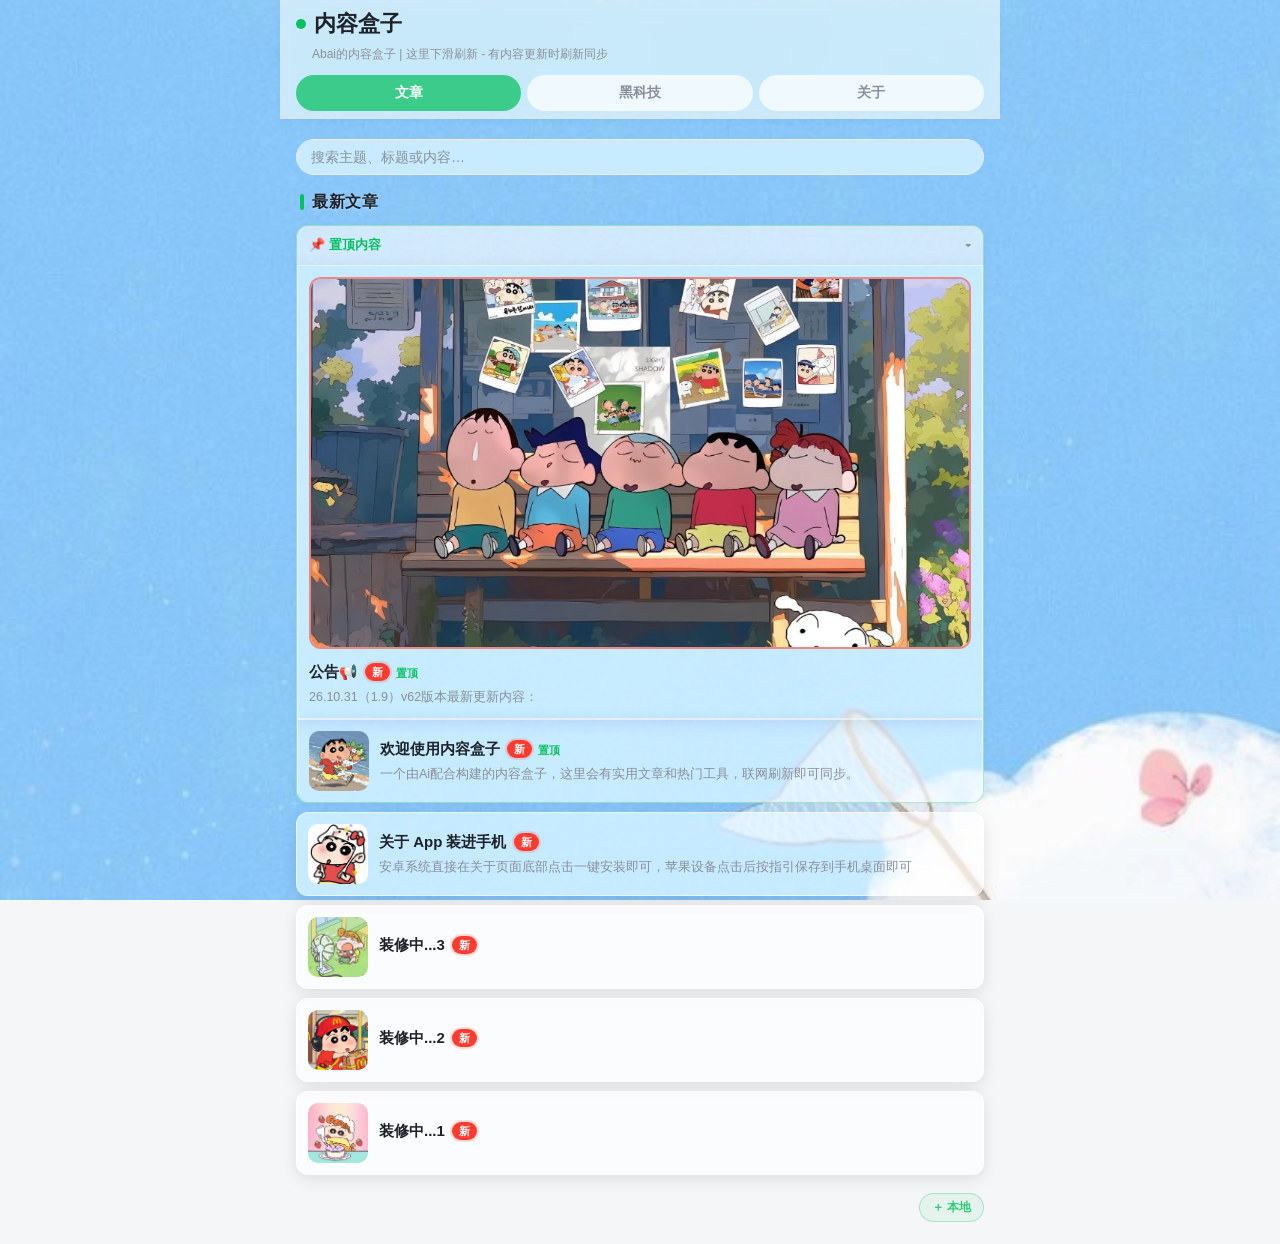
==== commit 4fe9a64a: "优化顶部导航栏：去除黑边与硬实线，改为跟随主题的磨砂玻璃+柔和虚化阴影，修复深浅主题颜色反转；黑科技分类取消搜索框" ====
--- a/index.html
+++ b/index.html
@@ -2,6 +2,7 @@
 <html lang="zh-CN" data-page-node-id="yK8sGKYsVM4mwS7BBN7cyF" style="--green: #07c160; --green-d: #06a653; --bg: #f5f6f8; --card: #ffffff; --text: #1f2329;"><head data-page-node-id="qKHNDzDwY3dWri5ByrRM6D">
   <meta charset="utf-8" data-page-node-id="0wmmU6Q5EYlYoUDWHyNCMU">
   <meta name="viewport" content="width=device-width, initial-scale=1, viewport-fit=cover" data-page-node-id="YmRrpZ1TOXjhvI8chWQw6I">
+  <meta name="theme-color" content="#f5f6f8">
   <title>内容盒子</title>
   <link rel="manifest" href="manifest.webmanifest?sharecode=AK6QIELR67" data-page-node-id="iclu6IaN1M2HEJZNVM1rl8">
   <link rel="icon" href="icon.svg?sharecode=AK6QIELR67" type="image/svg+xml" data-page-node-id="rpVYB8yndqIk9lYyK7wyXU">
--- a/css/style.css
+++ b/css/style.css
@@ -32,12 +32,21 @@
 }
 body.has-wallpaper .app { background: transparent; }
 body.has-wallpaper .main { background: transparent; }
-body.has-wallpaper .header { background: rgba(255,255,255,.55); backdrop-filter: saturate(180%) blur(10px); }
+/* 壁纸模式：顶栏仍然跟随“主题”做磨砂玻璃，不随壁纸亮度变色，杜绝反转 */
+body.has-wallpaper .header,
+body.wallpaper-full .header {
+  background: rgba(245, 246, 248, 0.7);
+  backdrop-filter: saturate(180%) blur(10px);
+  -webkit-backdrop-filter: saturate(180%) blur(10px);
+}
 body.has-wallpaper .overlay { background: rgba(255,255,255,.92); }
-body.wallpaper-full .header { background: transparent; border-bottom: none; backdrop-filter: none; }
-body.wallpaper-full .brand { color: #fff; text-shadow: 0 1px 4px rgba(0,0,0,.55); }
-body.wallpaper-full .brand-sub { color: rgba(255,255,255,.85); text-shadow: 0 1px 4px rgba(0,0,0,.55); }
-body.wallpaper-full .brand .dot { box-shadow: 0 1px 4px rgba(0,0,0,.5); }
+/* 暗调 + 壁纸下品牌文字提亮以保证对比（浅色主题保持默认深色文字） */
+body.dim.has-wallpaper .brand,
+body.dim.wallpaper-full .brand { color: #fff; text-shadow: 0 1px 4px rgba(0,0,0,.55); }
+body.dim.has-wallpaper .brand-sub,
+body.dim.wallpaper-full .brand-sub { color: rgba(255,255,255,.85); text-shadow: 0 1px 4px rgba(0,0,0,.55); }
+body.dim.has-wallpaper .brand .dot,
+body.dim.wallpaper-full .brand .dot { box-shadow: 0 1px 4px rgba(0,0,0,.5); }
 
 button { font-family: inherit; cursor: pointer; }
 
@@ -54,15 +63,18 @@
   position: sticky;
   top: 0;
   z-index: 20;
-  background: rgba(245, 246, 248, 0.92);
-  backdrop-filter: saturate(180%) blur(8px);
-  border-bottom: 1rpx solid var(--line);
+  background: rgba(245, 246, 248, 0.7);
+  backdrop-filter: saturate(180%) blur(10px);
+  -webkit-backdrop-filter: saturate(180%) blur(10px);
+  border-bottom: none;
+  /* 柔化、虚化的分隔：向下渐隐的极淡阴影，无硬边线，让上下更融合 */
+  box-shadow: 0 2px 12px -6px rgba(15, 18, 24, 0.12);
 }
 .header-inner {
   max-width: var(--maxw);
   margin: 0 auto;
   /* 顶部安全区：装成 App/全屏时自动避开刘海与前置摄像头；浏览器里 env() 为 0 不受影响 */
-  padding: calc(env(safe-area-inset-top, 0px) + 14px) 16px 10px;
+  padding: calc(env(safe-area-inset-top, 0px) + 6px) 16px 8px;
 }
 .brand {
   font-size: 22px;
@@ -102,7 +114,7 @@
 /* 区块标题：加深加大 + 绿色竖条点缀，壁纸上也醒目 */
 .section-title {
   font-size: 16px; font-weight: 700; color: var(--text);
-  margin: 12px 4px 12px; letter-spacing: .5px;
+  margin: 6px 4px 10px; letter-spacing: .5px;
   display: flex; align-items: center; gap: 8px;
   text-shadow: 0 1px 3px rgba(255,255,255,.4);
 }
@@ -111,15 +123,55 @@
   background: var(--green); flex: none;
 }
 
+/* 文章/黑科技列表顶部搜索栏（按标题/摘要/正文/标签/分类实时过滤） */
+.post-search { padding: 4px 0 8px; }
+.post-search-input {
+  width: 100%; box-sizing: border-box; padding: 9px 14px;
+  border-radius: 999px; border: 1px solid var(--line);
+  background: var(--card-bg, var(--card)); color: var(--text);
+  font-size: 14px; outline: none;
+}
+.post-search-input::placeholder { color: var(--muted); }
+body.has-wallpaper .post-search-input {
+  backdrop-filter: saturate(150%) blur(8px); -webkit-backdrop-filter: saturate(150%) blur(8px);
+}
+body.dim .post-search-input {
+  background: rgba(255,255,255,.08); border-color: rgba(255,255,255,.12); color: #f4f6f9;
+}
+body.dim .post-search-input::placeholder { color: rgba(255,255,255,.45); }
+
+/* 置顶折叠卡片：所有置顶内容收进一处，默认展开、可点标题折叠（黄框需求） */
+.pinned-card {
+  border-radius: 12px; margin: 0 0 9px; overflow: hidden;
+  background: var(--card-bg, var(--card));
+  border: 1px solid rgba(7,193,96,.3);
+  box-shadow: 0 2px 8px rgba(0,0,0,.04);
+}
+.pinned-head {
+  display: flex; align-items: center; justify-content: space-between;
+  padding: 9px 12px; font-size: 13px; font-weight: 700; color: var(--green);
+  cursor: pointer; user-select: none;
+}
+.pinned-head .pinned-toggle { font-size: 12px; color: var(--muted); font-weight: 600; }
+.pinned-body .card {
+  margin-bottom: 0; border-radius: 0; box-shadow: none;
+  border-bottom: 1px solid var(--line); background: transparent; padding: 11px;
+}
+.pinned-body .card:last-child { border-bottom: none; }
+.pinned-card:not(.open) .pinned-body { display: none; }
+body.dim .pinned-card { border-color: rgba(7,193,96,.4); }
+body.dim .pinned-head { color: #2fd07a; }
+body.dim .pinned-body .card { border-bottom-color: rgba(255,255,255,.08); }
+
 .card {
   /* 内容气泡透明度由后台「内容气泡透明度」滑块控制（--card-bg 为带 alpha 的颜色） */
   background: var(--card-bg, var(--card));
-  border-radius: 14px;
-  padding: 16px;
-  margin-bottom: 12px;
-  box-shadow: 0 2px 10px rgba(0,0,0,.04);
+  border-radius: 12px;
+  padding: 11px;
+  margin-bottom: 9px;
+  box-shadow: 0 2px 8px rgba(0,0,0,.04);
   display: flex;
-  gap: 14px;
+  gap: 11px;
   align-items: center;
 }
 /* 浅色模式下（有壁纸时）：内容气泡做成半透明白玻璃，能透出背景壁纸，有通透玻璃质感 */
@@ -136,7 +188,7 @@
 }
 .card.hero, .card.land { flex-direction: column; align-items: stretch; }
 .card-cover {
-  width: 84px; height: 84px; border-radius: 12px; object-fit: cover; flex: none;
+  width: 60px; height: 60px; border-radius: 10px; object-fit: cover; flex: none;
   background: #eee;
 }
 /* 横屏宽幅封面：顶部通栏大图 + 红色边框突出 */
@@ -145,9 +197,9 @@
   object-fit: cover; border: 2px solid rgba(229,57,53,.55); box-sizing: border-box;
 }
 .card-body { flex: 1; min-width: 0; }
-.card-title { font-size: 16px; font-weight: 600; margin: 0 0 4px; }
+.card-title { font-size: 15px; font-weight: 600; margin: 0 0 3px; }
 .card-desc {
-  color: var(--muted); font-size: 13px; margin: 0;
+  color: var(--muted); font-size: 12.5px; margin: 0;
   display: -webkit-box; -webkit-line-clamp: 2; -webkit-box-orient: vertical; overflow: hidden;
 }
 .tag {
@@ -592,13 +644,15 @@
   background: rgba(13, 15, 21, var(--dim-scrim, .72));
   pointer-events: none;
 }
-/* 顶部标题栏在暗调下不做实块，露出被压暗的壁纸，更通透（仅下方三个切换按钮转暗玻璃/亮绿） */
+/* 暗调顶栏：深色磨砂玻璃，与主题一致（浅色=浅玻璃 / 暗色=深玻璃，不再反转） */
 body.dim .header {
-  background: transparent;
+  background: rgba(18, 20, 26, 0.62);
   color: var(--text);
-  border-bottom-color: rgba(255, 255, 255, .06);
-}
-body.dim.has-wallpaper .header { background: transparent; }
+  backdrop-filter: saturate(180%) blur(10px);
+  -webkit-backdrop-filter: saturate(180%) blur(10px);
+  /* 暗调同样用柔和虚化阴影，与浅色对称，无硬线 */
+  box-shadow: 0 2px 12px -6px rgba(0, 0, 0, 0.45);
+}
 /* 品牌标题 / 副标题提亮 */
 body.dim .brand { color: #f4f6f9; }
 body.dim .brand .dot { box-shadow: 0 0 0 3px rgba(var(--green-rgb, 7, 193, 96), .25); }
--- a/css/style.css
+++ b/css/style.css
@@ -32,12 +32,21 @@
 }
 body.has-wallpaper .app { background: transparent; }
 body.has-wallpaper .main { background: transparent; }
-body.has-wallpaper .header { background: rgba(255,255,255,.55); backdrop-filter: saturate(180%) blur(10px); }
+/* 壁纸模式：顶栏仍然跟随“主题”做磨砂玻璃，不随壁纸亮度变色，杜绝反转 */
+body.has-wallpaper .header,
+body.wallpaper-full .header {
+  background: rgba(245, 246, 248, 0.7);
+  backdrop-filter: saturate(180%) blur(10px);
+  -webkit-backdrop-filter: saturate(180%) blur(10px);
+}
 body.has-wallpaper .overlay { background: rgba(255,255,255,.92); }
-body.wallpaper-full .header { background: transparent; border-bottom: none; backdrop-filter: none; }
-body.wallpaper-full .brand { color: #fff; text-shadow: 0 1px 4px rgba(0,0,0,.55); }
-body.wallpaper-full .brand-sub { color: rgba(255,255,255,.85); text-shadow: 0 1px 4px rgba(0,0,0,.55); }
-body.wallpaper-full .brand .dot { box-shadow: 0 1px 4px rgba(0,0,0,.5); }
+/* 暗调 + 壁纸下品牌文字提亮以保证对比（浅色主题保持默认深色文字） */
+body.dim.has-wallpaper .brand,
+body.dim.wallpaper-full .brand { color: #fff; text-shadow: 0 1px 4px rgba(0,0,0,.55); }
+body.dim.has-wallpaper .brand-sub,
+body.dim.wallpaper-full .brand-sub { color: rgba(255,255,255,.85); text-shadow: 0 1px 4px rgba(0,0,0,.55); }
+body.dim.has-wallpaper .brand .dot,
+body.dim.wallpaper-full .brand .dot { box-shadow: 0 1px 4px rgba(0,0,0,.5); }
 
 button { font-family: inherit; cursor: pointer; }
 
@@ -54,15 +63,18 @@
   position: sticky;
   top: 0;
   z-index: 20;
-  background: rgba(245, 246, 248, 0.92);
-  backdrop-filter: saturate(180%) blur(8px);
-  border-bottom: 1rpx solid var(--line);
+  background: rgba(245, 246, 248, 0.7);
+  backdrop-filter: saturate(180%) blur(10px);
+  -webkit-backdrop-filter: saturate(180%) blur(10px);
+  border-bottom: none;
+  /* 柔化、虚化的分隔：向下渐隐的极淡阴影，无硬边线，让上下更融合 */
+  box-shadow: 0 2px 12px -6px rgba(15, 18, 24, 0.12);
 }
 .header-inner {
   max-width: var(--maxw);
   margin: 0 auto;
   /* 顶部安全区：装成 App/全屏时自动避开刘海与前置摄像头；浏览器里 env() 为 0 不受影响 */
-  padding: calc(env(safe-area-inset-top, 0px) + 14px) 16px 10px;
+  padding: calc(env(safe-area-inset-top, 0px) + 6px) 16px 8px;
 }
 .brand {
   font-size: 22px;
@@ -102,7 +114,7 @@
 /* 区块标题：加深加大 + 绿色竖条点缀，壁纸上也醒目 */
 .section-title {
   font-size: 16px; font-weight: 700; color: var(--text);
-  margin: 12px 4px 12px; letter-spacing: .5px;
+  margin: 6px 4px 10px; letter-spacing: .5px;
   display: flex; align-items: center; gap: 8px;
   text-shadow: 0 1px 3px rgba(255,255,255,.4);
 }
@@ -111,15 +123,55 @@
   background: var(--green); flex: none;
 }
 
+/* 文章/黑科技列表顶部搜索栏（按标题/摘要/正文/标签/分类实时过滤） */
+.post-search { padding: 4px 0 8px; }
+.post-search-input {
+  width: 100%; box-sizing: border-box; padding: 9px 14px;
+  border-radius: 999px; border: 1px solid var(--line);
+  background: var(--card-bg, var(--card)); color: var(--text);
+  font-size: 14px; outline: none;
+}
+.post-search-input::placeholder { color: var(--muted); }
+body.has-wallpaper .post-search-input {
+  backdrop-filter: saturate(150%) blur(8px); -webkit-backdrop-filter: saturate(150%) blur(8px);
+}
+body.dim .post-search-input {
+  background: rgba(255,255,255,.08); border-color: rgba(255,255,255,.12); color: #f4f6f9;
+}
+body.dim .post-search-input::placeholder { color: rgba(255,255,255,.45); }
+
+/* 置顶折叠卡片：所有置顶内容收进一处，默认展开、可点标题折叠（黄框需求） */
+.pinned-card {
+  border-radius: 12px; margin: 0 0 9px; overflow: hidden;
+  background: var(--card-bg, var(--card));
+  border: 1px solid rgba(7,193,96,.3);
+  box-shadow: 0 2px 8px rgba(0,0,0,.04);
+}
+.pinned-head {
+  display: flex; align-items: center; justify-content: space-between;
+  padding: 9px 12px; font-size: 13px; font-weight: 700; color: var(--green);
+  cursor: pointer; user-select: none;
+}
+.pinned-head .pinned-toggle { font-size: 12px; color: var(--muted); font-weight: 600; }
+.pinned-body .card {
+  margin-bottom: 0; border-radius: 0; box-shadow: none;
+  border-bottom: 1px solid var(--line); background: transparent; padding: 11px;
+}
+.pinned-body .card:last-child { border-bottom: none; }
+.pinned-card:not(.open) .pinned-body { display: none; }
+body.dim .pinned-card { border-color: rgba(7,193,96,.4); }
+body.dim .pinned-head { color: #2fd07a; }
+body.dim .pinned-body .card { border-bottom-color: rgba(255,255,255,.08); }
+
 .card {
   /* 内容气泡透明度由后台「内容气泡透明度」滑块控制（--card-bg 为带 alpha 的颜色） */
   background: var(--card-bg, var(--card));
-  border-radius: 14px;
-  padding: 16px;
-  margin-bottom: 12px;
-  box-shadow: 0 2px 10px rgba(0,0,0,.04);
+  border-radius: 12px;
+  padding: 11px;
+  margin-bottom: 9px;
+  box-shadow: 0 2px 8px rgba(0,0,0,.04);
   display: flex;
-  gap: 14px;
+  gap: 11px;
   align-items: center;
 }
 /* 浅色模式下（有壁纸时）：内容气泡做成半透明白玻璃，能透出背景壁纸，有通透玻璃质感 */
@@ -136,7 +188,7 @@
 }
 .card.hero, .card.land { flex-direction: column; align-items: stretch; }
 .card-cover {
-  width: 84px; height: 84px; border-radius: 12px; object-fit: cover; flex: none;
+  width: 60px; height: 60px; border-radius: 10px; object-fit: cover; flex: none;
   background: #eee;
 }
 /* 横屏宽幅封面：顶部通栏大图 + 红色边框突出 */
@@ -145,9 +197,9 @@
   object-fit: cover; border: 2px solid rgba(229,57,53,.55); box-sizing: border-box;
 }
 .card-body { flex: 1; min-width: 0; }
-.card-title { font-size: 16px; font-weight: 600; margin: 0 0 4px; }
+.card-title { font-size: 15px; font-weight: 600; margin: 0 0 3px; }
 .card-desc {
-  color: var(--muted); font-size: 13px; margin: 0;
+  color: var(--muted); font-size: 12.5px; margin: 0;
   display: -webkit-box; -webkit-line-clamp: 2; -webkit-box-orient: vertical; overflow: hidden;
 }
 .tag {
@@ -592,13 +644,15 @@
   background: rgba(13, 15, 21, var(--dim-scrim, .72));
   pointer-events: none;
 }
-/* 顶部标题栏在暗调下不做实块，露出被压暗的壁纸，更通透（仅下方三个切换按钮转暗玻璃/亮绿） */
+/* 暗调顶栏：深色磨砂玻璃，与主题一致（浅色=浅玻璃 / 暗色=深玻璃，不再反转） */
 body.dim .header {
-  background: transparent;
+  background: rgba(18, 20, 26, 0.62);
   color: var(--text);
-  border-bottom-color: rgba(255, 255, 255, .06);
-}
-body.dim.has-wallpaper .header { background: transparent; }
+  backdrop-filter: saturate(180%) blur(10px);
+  -webkit-backdrop-filter: saturate(180%) blur(10px);
+  /* 暗调同样用柔和虚化阴影，与浅色对称，无硬线 */
+  box-shadow: 0 2px 12px -6px rgba(0, 0, 0, 0.45);
+}
 /* 品牌标题 / 副标题提亮 */
 body.dim .brand { color: #f4f6f9; }
 body.dim .brand .dot { box-shadow: 0 0 0 3px rgba(var(--green-rgb, 7, 193, 96), .25); }
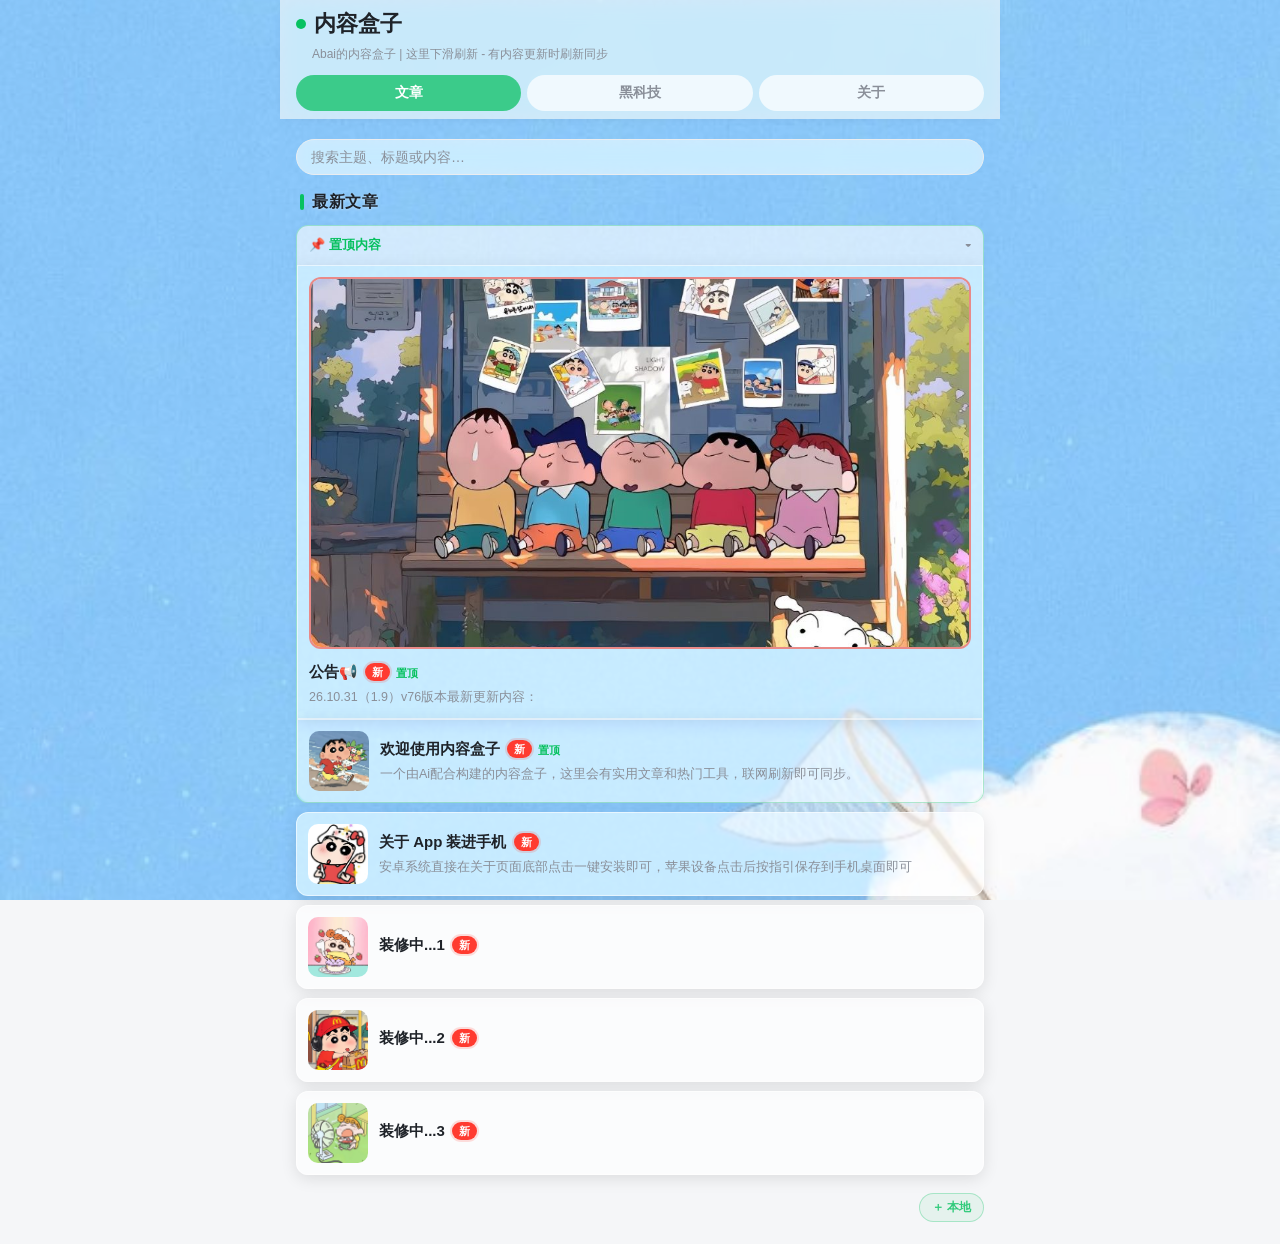
==== commit e70c3429: "feat(v80): 快捷方式网址显示开关 + 强制提示更新弹窗 - config.links 新增 showUrl：后台添加表单/编辑弹窗均带开关，列表支持一键切换；公开端按字段控制网址展示（缺省兼" ====
--- a/index.html
+++ b/index.html
@@ -61,6 +61,7 @@
   <div class="toast" id="toast" data-page-node-id="D9Sxv2YDbKnODjRF9zhwNf"></div>
 
   <script src="js/store.js?sharecode=AK6QIELR67"></script>
+  <script src="js/notice.js?sharecode=AK6QIELR67"></script>
   <script src="js/app.js?sharecode=AK6QIELR67"></script>
   <!-- qrcode.js / tools.js 体积较大，已从首屏关键路径剥离，改由 app.js 按需/后台懒加载 -->
 
--- a/css/style.css
+++ b/css/style.css
@@ -449,7 +449,8 @@
   padding: 12px 16px; display: flex; align-items: center; gap: 12px;
 }
 .admin-bar .ab-title { font-weight: 700; font-size: 16px; flex: 1; }
-.admin-tabs { display: flex; gap: 6px; padding: 12px 16px 0; }
+.admin-tabs { display: flex; gap: 6px; padding: 12px 16px 0; overflow-x: auto; -webkit-overflow-scrolling: touch; scrollbar-width: none; }
+.admin-tabs::-webkit-scrollbar { display: none; }
 .admin-tabs .tab { flex: none; padding: 8px 16px; }
 .admin-list { padding: 12px 16px; }
 .empty { text-align: center; color: var(--muted); padding: 40px 0; }
@@ -594,6 +595,11 @@
 .install-name { font-size: 16px; font-weight: 700; color: var(--text); }
 .install-sub { font-size: 13px; color: var(--muted); line-height: 1.6; margin-top: 3px; }
 .install-actions { display: flex; flex-direction: column; gap: 10px; }
+.inapp-tip {
+  padding: 13px; text-align: center; font-size: 14px; font-weight: 600;
+  color: var(--brand, #2e7d32); background: var(--brand-soft, #eaf6ec);
+  border: 1px solid var(--brand-line, #cfe9d3); border-radius: 10px;
+}
 .install-app-btn {
   width: 100%; font-size: 15px; padding: 13px; font-weight: 600;
 }
@@ -958,3 +964,160 @@
 .coll-group.closed .coll-arrow { transform: rotate(-90deg); }
 .coll-body { padding: 6px 14px 14px; }
 .coll-body .sub:first-child { margin-top: 8px; }
+
+/* ===== 文章「聊天界面模式」 ===== */
+.chat-view { padding: 14px 14px 28px; }
+.chat-head {
+  border: 2px solid rgba(250,81,81,.45);
+  background: linear-gradient(180deg, rgba(250,81,81,.10), rgba(250,81,81,.04));
+  border-radius: 14px;
+  padding: 12px 14px;
+  margin-bottom: 18px;
+}
+.chat-head-title { font-size: 17px; font-weight: 800; color: var(--text); line-height: 1.4; }
+.chat-head-key {
+  font-size: 13px; color: var(--text); opacity: .82; margin-top: 6px;
+  line-height: 1.6; white-space: pre-wrap; word-break: break-word;
+}
+.chat-head-meta { font-size: 11px; color: var(--muted); margin-top: 8px; }
+.chat-bubbles { display: flex; flex-direction: column; gap: 18px; }
+.chat-row { display: flex; align-items: flex-start; gap: 10px; }
+.chat-av-wrap { flex: none; width: 38px; }
+.chat-av {
+  width: 38px; height: 38px; border-radius: 50%; object-fit: cover;
+  background: var(--green); display: flex; align-items: center; justify-content: center;
+  font-size: 20px; color: #fff;
+}
+.chat-bubble {
+  background: var(--card-bg, var(--card));
+  color: var(--text);
+  border: 1px solid var(--line);
+  border-radius: 4px 16px 16px 16px;
+  padding: 10px 13px;
+  font-size: 14px; line-height: 1.8;
+  white-space: pre-wrap; word-break: break-word;
+  max-width: 82%;
+  box-shadow: 0 1px 2px rgba(0,0,0,.04);
+}
+body.dim .chat-head {
+  border-color: rgba(255,90,90,.5);
+  background: linear-gradient(180deg, rgba(255,90,90,.16), rgba(255,90,90,.06));
+}
+body.dim .chat-head-title { color: #f4f6f9; }
+body.dim .chat-head-key { color: #d6dae2; opacity: 1; }
+body.dim .chat-head-meta { color: #9aa1ac; }
+body.dim .chat-bubble { background: #1a1d25; color: #eef1f5; border-color: rgba(255,255,255,.1); box-shadow: none; }
+/* 后台暗调预览同样适配（避免变量未覆盖导致深色叠深色） */
+body.admin-dark .chat-head-title { color: #f4f6f9; }
+body.admin-dark .chat-head-key { color: #d6dae2; opacity: 1; }
+body.admin-dark .chat-head-meta { color: #9aa1ac; }
+body.admin-dark .chat-bubble { background: #1a1d25; color: #eef1f5; border-color: rgba(255,255,255,.1); box-shadow: none; }
+body.has-wallpaper .chat-head,
+body.wallpaper-full .chat-head { backdrop-filter: blur(8px); -webkit-backdrop-filter: blur(8px); }
+body.has-wallpaper .chat-bubble,
+body.wallpaper-full .chat-bubble { backdrop-filter: blur(6px); -webkit-backdrop-filter: blur(6px); }
+
+/* ===== 后台：聊天气泡编辑 ===== */
+.chat-seg-list { display: flex; flex-direction: column; gap: 10px; margin-top: 8px; }
+.chat-seg-item {
+  border: 1px solid var(--line); border-radius: 12px; padding: 10px;
+  background: rgba(0,0,0,.02);
+}
+.chat-seg-idx { font-size: 12px; color: var(--muted); margin-bottom: 6px; font-weight: 600; }
+.chat-seg-ta {
+  width: 100%; min-height: 56px; resize: vertical; box-sizing: border-box;
+  border-radius: 8px; border: 1px solid var(--line); padding: 8px; font: inherit;
+}
+.chat-seg-del { margin-top: 6px; }
+body.admin-dark .chat-seg-item { background: rgba(255,255,255,.04); border-color: rgba(255,255,255,.12); }
+body.admin-dark .chat-seg-ta { background: #20242b; color: #e6e8eb; border-color: rgba(255,255,255,.15); }
+
+/* 引导页图标上传控件 */
+.icon-upload { display: flex; align-items: center; gap: 14px; }
+.icon-prev { width: 72px; height: 72px; border-radius: 16px; background: #f2f5f8; border: 1px dashed #d7dde3; display: flex; align-items: center; justify-content: center; overflow: hidden; flex: none; }
+.icon-prev img { width: 100%; height: 100%; object-fit: cover; }
+.icon-prev .ph { font-size: 12px; color: #aab2bb; }
+.icon-actions { display: flex; gap: 8px; flex-wrap: wrap; }
+
+/* 后台引导页独立地址展示框 */
+.guide-url-box { margin-top: 16px; background: #f6f8fa; border: 1px solid #e3e8ee; border-radius: 12px; padding: 12px 14px; }
+.guide-url-box .gub-lbl { font-size: 12px; color: #8a9099; margin-bottom: 8px; }
+.guide-url-box .gub-row { display: flex; gap: 8px; align-items: stretch; }
+.guide-url-box .gub-input { flex: 1; min-width: 0; font-size: 12px; color: #3a3f47; background: #fff; border: 1px solid #d7dde3; border-radius: 8px; padding: 8px 10px; }
+.guide-url-box .gub-input:focus { outline: none; border-color: var(--green); }
+
+/* 引导页实时预览 */
+.guide-preview-box { margin: 4px 0 18px; background: #f6f8fa; border: 1px solid #e3e8ee; border-radius: 14px; padding: 14px; }
+.guide-preview-box .gpb-lbl { font-size: 13px; color: #5a6470; margin-bottom: 12px; font-weight: 600; }
+.guide-preview-box .gpb-frame { width: 100%; max-width: 360px; margin: 0 auto; border-radius: 16px; overflow: hidden; box-shadow: 0 6px 22px rgba(0,0,0,0.12); background: #fff; }
+.guide-preview-box .gpb-iframe { width: 100%; height: 540px; border: none; display: block; background: #fff; }
+
+/* 苹果端「添加到主屏幕」引导弹层 */
+.ios-guide-mask { position: fixed; inset: 0; background: rgba(0,0,0,.55); display: flex; align-items: center; justify-content: center; z-index: 9999; padding: 20px; }
+.ios-guide-mask.hide { display: none; }
+.ios-guide-card { background: #fff; border-radius: 18px; max-width: 340px; width: 100%; padding: 22px 20px; box-shadow: 0 20px 60px rgba(0,0,0,.3); }
+.ios-guide-title { font-size: 19px; font-weight: 700; margin: 0 0 8px; text-align: center; }
+.ios-guide-sub { font-size: 14px; color: #5a6470; line-height: 1.6; margin: 0 0 14px; }
+.ios-guide-steps { margin: 0 0 18px; padding-left: 20px; }
+.ios-guide-steps li { font-size: 14px; line-height: 1.9; color: #2a2f36; }
+.ios-guide-steps b { color: #07c160; }
+.ios-guide-close { width: 100%; border: none; background: #07c160; color: #fff; font-size: 16px; font-weight: 600; padding: 13px; border-radius: 12px; cursor: pointer; }
+
+/* ===== 强制提示更新弹窗（公开端 / 预览 iframe / 后台设置共用） ===== */
+.upd-mask { position: fixed; inset: 0; z-index: 10000; }
+.upd-mask.upd-full {
+  background: rgba(12, 16, 22, .62); display: flex; align-items: center; justify-content: center;
+  padding: 24px; -webkit-backdrop-filter: blur(3px); backdrop-filter: blur(3px);
+}
+.upd-mask.upd-bubble { background: transparent; pointer-events: none; padding: 0; }
+.upd-card {
+  position: relative; width: 100%; max-width: 360px; text-align: center;
+  background: var(--card-bg, #fff); color: var(--text, #1f2329);
+  border: 1px solid var(--line, #ebedf0); border-radius: 20px;
+  padding: 30px 24px 24px; box-shadow: 0 20px 60px rgba(0,0,0,.24);
+  -webkit-backdrop-filter: blur(var(--card-blur, 0px)); backdrop-filter: blur(var(--card-blur, 0px));
+  pointer-events: auto;
+}
+.upd-bubble .upd-card {
+  position: fixed; top: max(12px, env(safe-area-inset-top)); left: 12px;
+  max-width: 320px; width: calc(100vw - 24px); padding: 20px 18px 18px;
+  border-radius: 16px; box-shadow: 0 12px 36px rgba(0,0,0,.20);
+}
+.upd-icon { width: 72px; height: 72px; border-radius: 18px; object-fit: cover; display: block; margin: 0 auto 14px; box-shadow: 0 6px 18px rgba(0,0,0,.12); }
+.upd-title { font-size: 20px; font-weight: 700; margin: 0 0 10px; line-height: 1.4; }
+.upd-text { font-size: 14px; line-height: 1.8; color: var(--muted, #8a8f99); margin: 0 0 20px; word-break: break-word; }
+.upd-btn {
+  display: block; width: 100%; border: none; cursor: pointer; text-decoration: none; box-sizing: border-box;
+  background: var(--upd-accent, #07c160); color: #fff; font-size: 16px; font-weight: 600;
+  padding: 13px 16px; border-radius: 12px; box-shadow: 0 8px 20px rgba(7,193,96,.22);
+}
+.upd-btn:active { transform: scale(.98); }
+.upd-btn:disabled { cursor: default; opacity: .95; }
+.upd-close {
+  position: absolute; top: 8px; right: 10px; width: 30px; height: 30px;
+  border: none; background: transparent; color: var(--muted, #8a8f99);
+  font-size: 24px; line-height: 1; cursor: pointer; border-radius: 50%;
+}
+.upd-close:hover { background: rgba(0,0,0,.06); }
+
+/* 明暗：auto 跟随 body.dim；light / dark 强制覆盖 */
+body.dim .upd-mask.upd-auto .upd-card { background: rgba(24,27,36,.94); color: #eaedf1; border-color: rgba(255,255,255,.14); }
+body.dim .upd-mask.upd-auto .upd-text, body.dim .upd-mask.upd-auto .upd-close { color: #a9b0bb; }
+.upd-mask.upd-light .upd-card, .upd-inline-preview.upd-light .upd-card { background: #fff; color: #1f2329; border-color: #ebedf0; }
+.upd-mask.upd-light .upd-text, .upd-mask.upd-light .upd-close,
+.upd-inline-preview.upd-light .upd-text { color: #8a8f99; }
+.upd-mask.upd-dark .upd-card, .upd-inline-preview.upd-dark .upd-card { background: #1e222a; color: #eaedf1; border-color: rgba(255,255,255,.14); }
+.upd-mask.upd-dark .upd-text, .upd-mask.upd-dark .upd-close,
+.upd-inline-preview.upd-dark .upd-text { color: #a9b0bb; }
+
+/* 后台「站点设置」里的缩小预览（不产生 fixed 浮层） */
+.upd-inline-preview { display: flex; justify-content: center; padding: 8px; }
+.upd-inline-preview .upd-card { position: relative; max-width: 300px; box-shadow: 0 6px 20px rgba(0,0,0,.12); }
+.n-mini-box { background: #f6f8fa; border: 1px solid #e3e8ee; border-radius: 12px; padding: 10px; margin: 10px 0; min-height: 90px; }
+.n-mini-box .n-mini-lbl { font-size: 12px; color: #8a9099; margin-bottom: 6px; }
+.n-warn { font-size: 12px; color: #a86a00; line-height: 1.7; background: #fff8e8; border-radius: 8px; padding: 8px 10px; margin: 8px 0; }
+body.admin-dark .upd-inline-preview.upd-auto .upd-card { background: #1e222a; color: #eaedf1; border-color: rgba(255,255,255,.14); }
+body.admin-dark .upd-inline-preview.upd-auto .upd-text { color: #a9b0bb; }
+body.admin-dark .n-mini-box { background: rgba(255,255,255,.05); border-color: rgba(255,255,255,.12); }
+body.admin-dark .n-mini-box .n-mini-lbl { color: #aeb6c2; }
+body.admin-dark .n-warn { background: rgba(255,190,80,.10); color: #e8c98a; }
--- a/css/style.css
+++ b/css/style.css
@@ -449,7 +449,8 @@
   padding: 12px 16px; display: flex; align-items: center; gap: 12px;
 }
 .admin-bar .ab-title { font-weight: 700; font-size: 16px; flex: 1; }
-.admin-tabs { display: flex; gap: 6px; padding: 12px 16px 0; }
+.admin-tabs { display: flex; gap: 6px; padding: 12px 16px 0; overflow-x: auto; -webkit-overflow-scrolling: touch; scrollbar-width: none; }
+.admin-tabs::-webkit-scrollbar { display: none; }
 .admin-tabs .tab { flex: none; padding: 8px 16px; }
 .admin-list { padding: 12px 16px; }
 .empty { text-align: center; color: var(--muted); padding: 40px 0; }
@@ -594,6 +595,11 @@
 .install-name { font-size: 16px; font-weight: 700; color: var(--text); }
 .install-sub { font-size: 13px; color: var(--muted); line-height: 1.6; margin-top: 3px; }
 .install-actions { display: flex; flex-direction: column; gap: 10px; }
+.inapp-tip {
+  padding: 13px; text-align: center; font-size: 14px; font-weight: 600;
+  color: var(--brand, #2e7d32); background: var(--brand-soft, #eaf6ec);
+  border: 1px solid var(--brand-line, #cfe9d3); border-radius: 10px;
+}
 .install-app-btn {
   width: 100%; font-size: 15px; padding: 13px; font-weight: 600;
 }
@@ -958,3 +964,160 @@
 .coll-group.closed .coll-arrow { transform: rotate(-90deg); }
 .coll-body { padding: 6px 14px 14px; }
 .coll-body .sub:first-child { margin-top: 8px; }
+
+/* ===== 文章「聊天界面模式」 ===== */
+.chat-view { padding: 14px 14px 28px; }
+.chat-head {
+  border: 2px solid rgba(250,81,81,.45);
+  background: linear-gradient(180deg, rgba(250,81,81,.10), rgba(250,81,81,.04));
+  border-radius: 14px;
+  padding: 12px 14px;
+  margin-bottom: 18px;
+}
+.chat-head-title { font-size: 17px; font-weight: 800; color: var(--text); line-height: 1.4; }
+.chat-head-key {
+  font-size: 13px; color: var(--text); opacity: .82; margin-top: 6px;
+  line-height: 1.6; white-space: pre-wrap; word-break: break-word;
+}
+.chat-head-meta { font-size: 11px; color: var(--muted); margin-top: 8px; }
+.chat-bubbles { display: flex; flex-direction: column; gap: 18px; }
+.chat-row { display: flex; align-items: flex-start; gap: 10px; }
+.chat-av-wrap { flex: none; width: 38px; }
+.chat-av {
+  width: 38px; height: 38px; border-radius: 50%; object-fit: cover;
+  background: var(--green); display: flex; align-items: center; justify-content: center;
+  font-size: 20px; color: #fff;
+}
+.chat-bubble {
+  background: var(--card-bg, var(--card));
+  color: var(--text);
+  border: 1px solid var(--line);
+  border-radius: 4px 16px 16px 16px;
+  padding: 10px 13px;
+  font-size: 14px; line-height: 1.8;
+  white-space: pre-wrap; word-break: break-word;
+  max-width: 82%;
+  box-shadow: 0 1px 2px rgba(0,0,0,.04);
+}
+body.dim .chat-head {
+  border-color: rgba(255,90,90,.5);
+  background: linear-gradient(180deg, rgba(255,90,90,.16), rgba(255,90,90,.06));
+}
+body.dim .chat-head-title { color: #f4f6f9; }
+body.dim .chat-head-key { color: #d6dae2; opacity: 1; }
+body.dim .chat-head-meta { color: #9aa1ac; }
+body.dim .chat-bubble { background: #1a1d25; color: #eef1f5; border-color: rgba(255,255,255,.1); box-shadow: none; }
+/* 后台暗调预览同样适配（避免变量未覆盖导致深色叠深色） */
+body.admin-dark .chat-head-title { color: #f4f6f9; }
+body.admin-dark .chat-head-key { color: #d6dae2; opacity: 1; }
+body.admin-dark .chat-head-meta { color: #9aa1ac; }
+body.admin-dark .chat-bubble { background: #1a1d25; color: #eef1f5; border-color: rgba(255,255,255,.1); box-shadow: none; }
+body.has-wallpaper .chat-head,
+body.wallpaper-full .chat-head { backdrop-filter: blur(8px); -webkit-backdrop-filter: blur(8px); }
+body.has-wallpaper .chat-bubble,
+body.wallpaper-full .chat-bubble { backdrop-filter: blur(6px); -webkit-backdrop-filter: blur(6px); }
+
+/* ===== 后台：聊天气泡编辑 ===== */
+.chat-seg-list { display: flex; flex-direction: column; gap: 10px; margin-top: 8px; }
+.chat-seg-item {
+  border: 1px solid var(--line); border-radius: 12px; padding: 10px;
+  background: rgba(0,0,0,.02);
+}
+.chat-seg-idx { font-size: 12px; color: var(--muted); margin-bottom: 6px; font-weight: 600; }
+.chat-seg-ta {
+  width: 100%; min-height: 56px; resize: vertical; box-sizing: border-box;
+  border-radius: 8px; border: 1px solid var(--line); padding: 8px; font: inherit;
+}
+.chat-seg-del { margin-top: 6px; }
+body.admin-dark .chat-seg-item { background: rgba(255,255,255,.04); border-color: rgba(255,255,255,.12); }
+body.admin-dark .chat-seg-ta { background: #20242b; color: #e6e8eb; border-color: rgba(255,255,255,.15); }
+
+/* 引导页图标上传控件 */
+.icon-upload { display: flex; align-items: center; gap: 14px; }
+.icon-prev { width: 72px; height: 72px; border-radius: 16px; background: #f2f5f8; border: 1px dashed #d7dde3; display: flex; align-items: center; justify-content: center; overflow: hidden; flex: none; }
+.icon-prev img { width: 100%; height: 100%; object-fit: cover; }
+.icon-prev .ph { font-size: 12px; color: #aab2bb; }
+.icon-actions { display: flex; gap: 8px; flex-wrap: wrap; }
+
+/* 后台引导页独立地址展示框 */
+.guide-url-box { margin-top: 16px; background: #f6f8fa; border: 1px solid #e3e8ee; border-radius: 12px; padding: 12px 14px; }
+.guide-url-box .gub-lbl { font-size: 12px; color: #8a9099; margin-bottom: 8px; }
+.guide-url-box .gub-row { display: flex; gap: 8px; align-items: stretch; }
+.guide-url-box .gub-input { flex: 1; min-width: 0; font-size: 12px; color: #3a3f47; background: #fff; border: 1px solid #d7dde3; border-radius: 8px; padding: 8px 10px; }
+.guide-url-box .gub-input:focus { outline: none; border-color: var(--green); }
+
+/* 引导页实时预览 */
+.guide-preview-box { margin: 4px 0 18px; background: #f6f8fa; border: 1px solid #e3e8ee; border-radius: 14px; padding: 14px; }
+.guide-preview-box .gpb-lbl { font-size: 13px; color: #5a6470; margin-bottom: 12px; font-weight: 600; }
+.guide-preview-box .gpb-frame { width: 100%; max-width: 360px; margin: 0 auto; border-radius: 16px; overflow: hidden; box-shadow: 0 6px 22px rgba(0,0,0,0.12); background: #fff; }
+.guide-preview-box .gpb-iframe { width: 100%; height: 540px; border: none; display: block; background: #fff; }
+
+/* 苹果端「添加到主屏幕」引导弹层 */
+.ios-guide-mask { position: fixed; inset: 0; background: rgba(0,0,0,.55); display: flex; align-items: center; justify-content: center; z-index: 9999; padding: 20px; }
+.ios-guide-mask.hide { display: none; }
+.ios-guide-card { background: #fff; border-radius: 18px; max-width: 340px; width: 100%; padding: 22px 20px; box-shadow: 0 20px 60px rgba(0,0,0,.3); }
+.ios-guide-title { font-size: 19px; font-weight: 700; margin: 0 0 8px; text-align: center; }
+.ios-guide-sub { font-size: 14px; color: #5a6470; line-height: 1.6; margin: 0 0 14px; }
+.ios-guide-steps { margin: 0 0 18px; padding-left: 20px; }
+.ios-guide-steps li { font-size: 14px; line-height: 1.9; color: #2a2f36; }
+.ios-guide-steps b { color: #07c160; }
+.ios-guide-close { width: 100%; border: none; background: #07c160; color: #fff; font-size: 16px; font-weight: 600; padding: 13px; border-radius: 12px; cursor: pointer; }
+
+/* ===== 强制提示更新弹窗（公开端 / 预览 iframe / 后台设置共用） ===== */
+.upd-mask { position: fixed; inset: 0; z-index: 10000; }
+.upd-mask.upd-full {
+  background: rgba(12, 16, 22, .62); display: flex; align-items: center; justify-content: center;
+  padding: 24px; -webkit-backdrop-filter: blur(3px); backdrop-filter: blur(3px);
+}
+.upd-mask.upd-bubble { background: transparent; pointer-events: none; padding: 0; }
+.upd-card {
+  position: relative; width: 100%; max-width: 360px; text-align: center;
+  background: var(--card-bg, #fff); color: var(--text, #1f2329);
+  border: 1px solid var(--line, #ebedf0); border-radius: 20px;
+  padding: 30px 24px 24px; box-shadow: 0 20px 60px rgba(0,0,0,.24);
+  -webkit-backdrop-filter: blur(var(--card-blur, 0px)); backdrop-filter: blur(var(--card-blur, 0px));
+  pointer-events: auto;
+}
+.upd-bubble .upd-card {
+  position: fixed; top: max(12px, env(safe-area-inset-top)); left: 12px;
+  max-width: 320px; width: calc(100vw - 24px); padding: 20px 18px 18px;
+  border-radius: 16px; box-shadow: 0 12px 36px rgba(0,0,0,.20);
+}
+.upd-icon { width: 72px; height: 72px; border-radius: 18px; object-fit: cover; display: block; margin: 0 auto 14px; box-shadow: 0 6px 18px rgba(0,0,0,.12); }
+.upd-title { font-size: 20px; font-weight: 700; margin: 0 0 10px; line-height: 1.4; }
+.upd-text { font-size: 14px; line-height: 1.8; color: var(--muted, #8a8f99); margin: 0 0 20px; word-break: break-word; }
+.upd-btn {
+  display: block; width: 100%; border: none; cursor: pointer; text-decoration: none; box-sizing: border-box;
+  background: var(--upd-accent, #07c160); color: #fff; font-size: 16px; font-weight: 600;
+  padding: 13px 16px; border-radius: 12px; box-shadow: 0 8px 20px rgba(7,193,96,.22);
+}
+.upd-btn:active { transform: scale(.98); }
+.upd-btn:disabled { cursor: default; opacity: .95; }
+.upd-close {
+  position: absolute; top: 8px; right: 10px; width: 30px; height: 30px;
+  border: none; background: transparent; color: var(--muted, #8a8f99);
+  font-size: 24px; line-height: 1; cursor: pointer; border-radius: 50%;
+}
+.upd-close:hover { background: rgba(0,0,0,.06); }
+
+/* 明暗：auto 跟随 body.dim；light / dark 强制覆盖 */
+body.dim .upd-mask.upd-auto .upd-card { background: rgba(24,27,36,.94); color: #eaedf1; border-color: rgba(255,255,255,.14); }
+body.dim .upd-mask.upd-auto .upd-text, body.dim .upd-mask.upd-auto .upd-close { color: #a9b0bb; }
+.upd-mask.upd-light .upd-card, .upd-inline-preview.upd-light .upd-card { background: #fff; color: #1f2329; border-color: #ebedf0; }
+.upd-mask.upd-light .upd-text, .upd-mask.upd-light .upd-close,
+.upd-inline-preview.upd-light .upd-text { color: #8a8f99; }
+.upd-mask.upd-dark .upd-card, .upd-inline-preview.upd-dark .upd-card { background: #1e222a; color: #eaedf1; border-color: rgba(255,255,255,.14); }
+.upd-mask.upd-dark .upd-text, .upd-mask.upd-dark .upd-close,
+.upd-inline-preview.upd-dark .upd-text { color: #a9b0bb; }
+
+/* 后台「站点设置」里的缩小预览（不产生 fixed 浮层） */
+.upd-inline-preview { display: flex; justify-content: center; padding: 8px; }
+.upd-inline-preview .upd-card { position: relative; max-width: 300px; box-shadow: 0 6px 20px rgba(0,0,0,.12); }
+.n-mini-box { background: #f6f8fa; border: 1px solid #e3e8ee; border-radius: 12px; padding: 10px; margin: 10px 0; min-height: 90px; }
+.n-mini-box .n-mini-lbl { font-size: 12px; color: #8a9099; margin-bottom: 6px; }
+.n-warn { font-size: 12px; color: #a86a00; line-height: 1.7; background: #fff8e8; border-radius: 8px; padding: 8px 10px; margin: 8px 0; }
+body.admin-dark .upd-inline-preview.upd-auto .upd-card { background: #1e222a; color: #eaedf1; border-color: rgba(255,255,255,.14); }
+body.admin-dark .upd-inline-preview.upd-auto .upd-text { color: #a9b0bb; }
+body.admin-dark .n-mini-box { background: rgba(255,255,255,.05); border-color: rgba(255,255,255,.12); }
+body.admin-dark .n-mini-box .n-mini-lbl { color: #aeb6c2; }
+body.admin-dark .n-warn { background: rgba(255,190,80,.10); color: #e8c98a; }
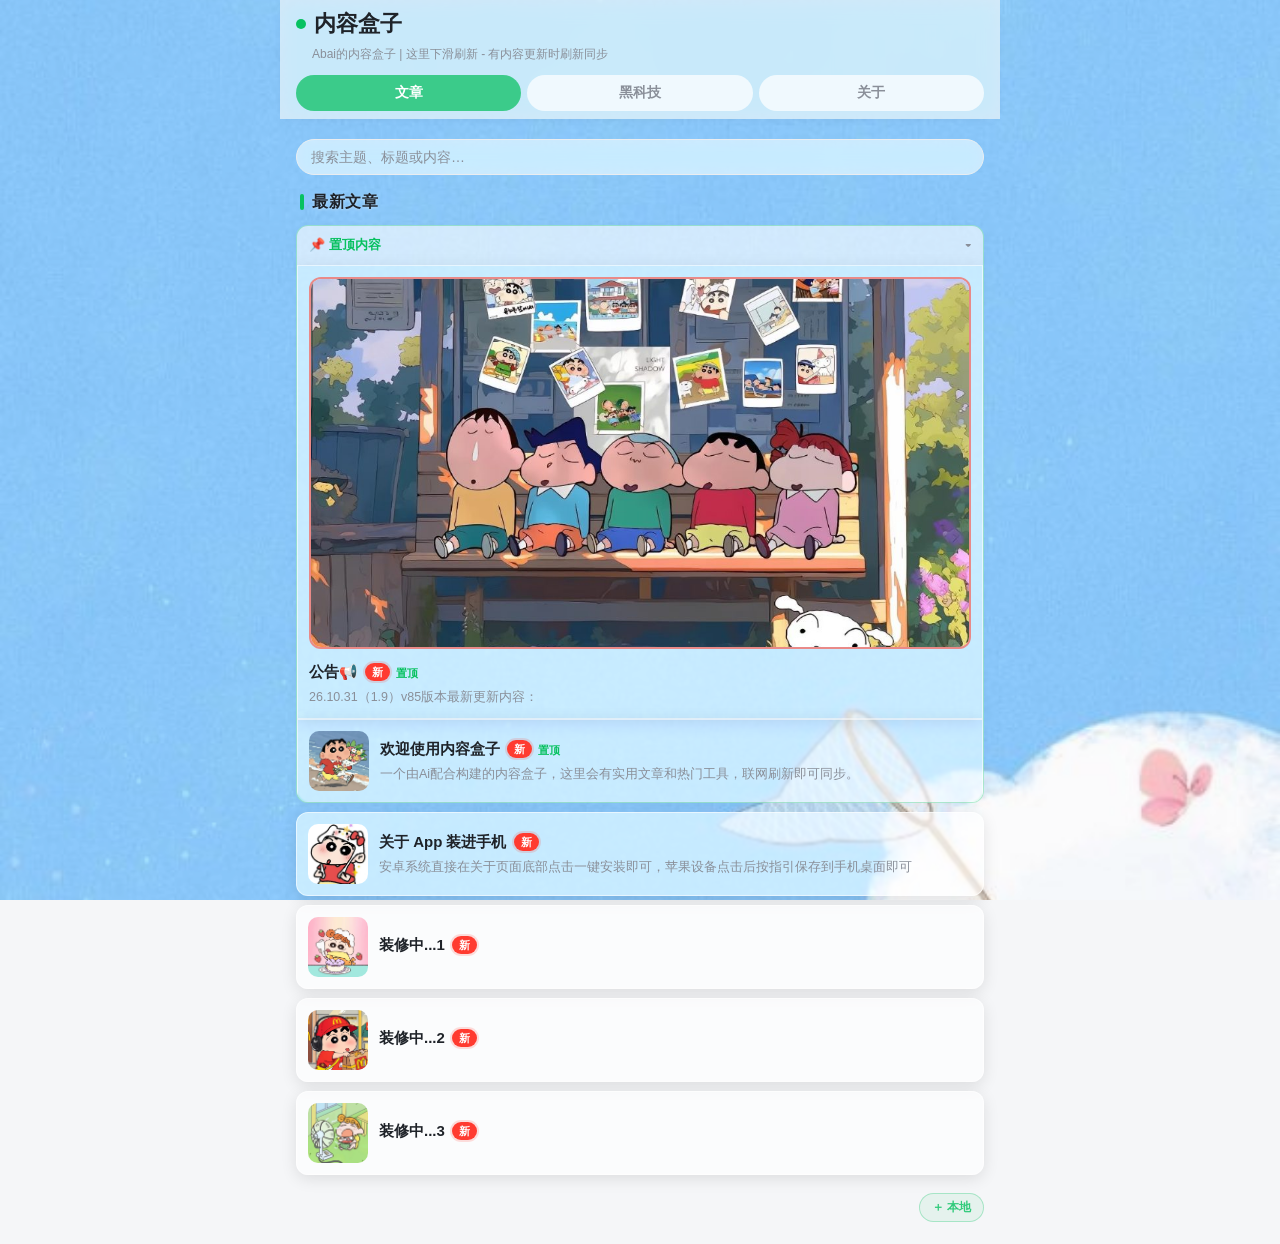
==== commit d86ef54f: "迁移到新链接 2118301017820069888（重绑 GitHub 同步 + 修复缺失 qrcode.js）" ====
--- a/index.html
+++ b/index.html
@@ -4,16 +4,16 @@
   <meta name="viewport" content="width=device-width, initial-scale=1, viewport-fit=cover" data-page-node-id="YmRrpZ1TOXjhvI8chWQw6I">
   <meta name="theme-color" content="#f5f6f8">
   <title>内容盒子</title>
-  <link rel="manifest" href="manifest.webmanifest?sharecode=AK6QIELR67" data-page-node-id="iclu6IaN1M2HEJZNVM1rl8">
-  <link rel="icon" href="icon.svg?sharecode=AK6QIELR67" type="image/svg+xml" data-page-node-id="rpVYB8yndqIk9lYyK7wyXU">
+  <link rel="manifest" href="manifest.webmanifest?sharecode=LXZ6WX2ERL" data-page-node-id="iclu6IaN1M2HEJZNVM1rl8">
+  <link rel="icon" href="icon.svg?sharecode=LXZ6WX2ERL" type="image/svg+xml" data-page-node-id="rpVYB8yndqIk9lYyK7wyXU">
   <meta name="apple-mobile-web-app-capable" content="yes" data-page-node-id="0MmBqRs52Ei70QiVikUEfm">
   <meta name="apple-mobile-web-app-title" content="内容盒" data-page-node-id="yQ95YAFnb3CEVSuin4tH2Y">
   <meta name="apple-mobile-web-app-status-bar-style" content="default" data-page-node-id="kEiTVVGqjaCyPanCVq73zy">
-  <link rel="apple-touch-icon" href="icon.svg?sharecode=AK6QIELR67" data-page-node-id="AONyruXWHoZdAt2LMwGQKS">
-  <link rel="stylesheet" href="css/style.css?sharecode=AK6QIELR67" data-page-node-id="VpU5JKPWAPUEDPIax0QUQe">
-  <link rel="preload" as="style" href="css/style.css?sharecode=AK6QIELR67">
-  <link rel="preload" as="script" href="js/store.js?sharecode=AK6QIELR67">
-  <link rel="preload" as="script" href="js/app.js?sharecode=AK6QIELR67">
+  <link rel="apple-touch-icon" href="icon.svg?sharecode=LXZ6WX2ERL" data-page-node-id="AONyruXWHoZdAt2LMwGQKS">
+  <link rel="stylesheet" href="css/style.css?sharecode=LXZ6WX2ERL" data-page-node-id="VpU5JKPWAPUEDPIax0QUQe">
+  <link rel="preload" as="style" href="css/style.css?sharecode=LXZ6WX2ERL">
+  <link rel="preload" as="script" href="js/store.js?sharecode=LXZ6WX2ERL">
+  <link rel="preload" as="script" href="js/app.js?sharecode=LXZ6WX2ERL">
 <style id="__dm_no_drag_style__">* { -webkit-user-drag: none !important; }</style><style id="__dm_bindable_badge_style__">[data-sp-bindable="database"]{outline:1px dashed #0088ff;outline-offset:2px;border-radius:4px;}[data-sp-bindable="database"] *{pointer-events:none !important;transition:none !important;animation:none !important;}[data-sp-bindable="database"]{transition:none !important;animation:none !important;}</style></head>
 <body data-page-node-id="yWxS2Hv3KP4OmWpxKXzZRL" style="">
   <div class="wallpaper" id="wallpaper" data-page-node-id="KwIPEwHZhsF8HU2VvzCdoM" style="display: none;"></div>
@@ -60,9 +60,9 @@
 
   <div class="toast" id="toast" data-page-node-id="D9Sxv2YDbKnODjRF9zhwNf"></div>
 
-  <script src="js/store.js?sharecode=AK6QIELR67"></script>
-  <script src="js/notice.js?sharecode=AK6QIELR67"></script>
-  <script src="js/app.js?sharecode=AK6QIELR67"></script>
+  <script src="js/store.js?sharecode=LXZ6WX2ERL"></script>
+  <script src="js/notice.js?sharecode=LXZ6WX2ERL"></script>
+  <script src="js/app.js?sharecode=LXZ6WX2ERL"></script>
   <!-- qrcode.js / tools.js 体积较大，已从首屏关键路径剥离，改由 app.js 按需/后台懒加载 -->
 
 
--- a/css/style.css
+++ b/css/style.css
@@ -1045,6 +1045,9 @@
 .guide-url-box .gub-row { display: flex; gap: 8px; align-items: stretch; }
 .guide-url-box .gub-input { flex: 1; min-width: 0; font-size: 12px; color: #3a3f47; background: #fff; border: 1px solid #d7dde3; border-radius: 8px; padding: 8px 10px; }
 .guide-url-box .gub-input:focus { outline: none; border-color: var(--green); }
+/* 输入框宽度有限，下面再完整展示一遍网址，避免长域名被截断看不到 */
+.guide-url-box .gub-full { margin-top: 8px; font-size: 12px; line-height: 1.6; color: #3a3f47; word-break: break-all; user-select: all; }
+body.admin-dark .guide-url-box .gub-full { color: #c7cdd6; }
 
 /* 引导页实时预览 */
 .guide-preview-box { margin: 4px 0 18px; background: #f6f8fa; border: 1px solid #e3e8ee; border-radius: 14px; padding: 14px; }
@@ -1078,10 +1081,18 @@
   -webkit-backdrop-filter: blur(var(--card-blur, 0px)); backdrop-filter: blur(var(--card-blur, 0px));
   pointer-events: auto;
 }
+/* 气泡：屏幕中上位置，从上方弹下来（水平居中，不占满屏幕，背景可见） */
 .upd-bubble .upd-card {
-  position: fixed; top: max(12px, env(safe-area-inset-top)); left: 12px;
-  max-width: 320px; width: calc(100vw - 24px); padding: 20px 18px 18px;
+  position: fixed;
+  top: max(10vh, calc(env(safe-area-inset-top) + 32px)); left: 50%;
+  transform: translateX(-50%);
+  max-width: 340px; width: calc(100vw - 32px); padding: 20px 18px 18px;
   border-radius: 16px; box-shadow: 0 12px 36px rgba(0,0,0,.20);
+  animation: updDrop .42s cubic-bezier(.22, 1.15, .36, 1) both;
+}
+@keyframes updDrop {
+  from { opacity: 0; transform: translate(-50%, -36px) scale(.96); }
+  to   { opacity: 1; transform: translate(-50%, 0) scale(1); }
 }
 .upd-icon { width: 72px; height: 72px; border-radius: 18px; object-fit: cover; display: block; margin: 0 auto 14px; box-shadow: 0 6px 18px rgba(0,0,0,.12); }
 .upd-title { font-size: 20px; font-weight: 700; margin: 0 0 10px; line-height: 1.4; }
@@ -1093,26 +1104,66 @@
 }
 .upd-btn:active { transform: scale(.98); }
 .upd-btn:disabled { cursor: default; opacity: .95; }
+/* 关闭按钮：固定在「卡片自身」右上角（两种模式都随卡片走），40×40 点击热区恒定。
+   显示度由 inline opacity 控制（0 = 隐形但仍可点），绝不能用 display/visibility/pointer-events 隐藏。 */
 .upd-close {
-  position: absolute; top: 8px; right: 10px; width: 30px; height: 30px;
-  border: none; background: transparent; color: var(--muted, #8a8f99);
-  font-size: 24px; line-height: 1; cursor: pointer; border-radius: 50%;
-}
-.upd-close:hover { background: rgba(0,0,0,.06); }
-
-/* 明暗：auto 跟随 body.dim；light / dark 强制覆盖 */
+  position: absolute; z-index: 2;
+  top: 10px; right: 12px;
+  width: 40px; height: 40px; padding: 0;
+  display: flex; align-items: center; justify-content: center;
+  border: none; border-radius: 50%; cursor: pointer;
+  font-size: 26px; line-height: 1;
+  background: rgba(127,127,127,.10); color: var(--muted, #8a8f99);
+  pointer-events: auto;
+}
+.upd-close:hover { background: rgba(127,127,127,.20); }
+.upd-close:active { transform: scale(.94); }
+
+/* 全屏卡片放大一档（气泡仍是 340px 小卡片） */
+.upd-full .upd-card { max-width: 440px; padding: 40px 32px 30px; border-radius: 24px; }
+.upd-full .upd-icon { width: 88px; height: 88px; border-radius: 22px; }
+.upd-full .upd-title { font-size: 23px; }
+.upd-full .upd-text { font-size: 15px; }
+.upd-full .upd-close { top: 14px; right: 16px; }
+
+/* ===== 明暗适配 =====
+   auto：跟随站点（暗调用 body.dim / 后台暗调用 body.admin-dark；浅色则用下方实体白底规则）
+   light / dark：强制覆盖 */
+/* 浅色主题（auto 非暗调 + 强制 light）：卡片用纯白实体背景、正文用深灰，
+   彻底杜绝「半透明卡片 + 浅灰正文」导致正文糊成一片、气泡卡背后内容透出干扰文字 */
+.upd-mask.upd-light .upd-card,
+.upd-inline-preview.upd-light .upd-card,
+.upd-mask.upd-auto .upd-card,
+.upd-inline-preview.upd-auto .upd-card { background: #ffffff; color: #1f2329; border-color: #ebedf0; }
+.upd-mask.upd-light .upd-text,
+.upd-inline-preview.upd-light .upd-text,
+.upd-mask.upd-auto .upd-text,
+.upd-inline-preview.upd-auto .upd-text { color: #4a525d; }
+/* 气泡卡片：浅色下同样实体白底 + 加深阴影，避免背后内容透出干扰文字 */
+.upd-mask.upd-light.upd-bubble .upd-card,
+.upd-mask.upd-auto.upd-bubble .upd-card { background: #ffffff; box-shadow: 0 16px 44px rgba(0,0,0,.28); }
+/* 浅色主题关闭按钮：浅灰圆底 + 深灰字，保证在白卡上清晰可见 */
+.upd-mask.upd-light .upd-close,
+.upd-mask.upd-auto .upd-close,
+.upd-inline-preview.upd-light .upd-close,
+.upd-inline-preview.upd-auto .upd-close { background: rgba(17,24,32,.06); color: #5a6470; }
+
+/* 深色主题（auto 暗调 + 强制 dark）：保持原对比，无问题 */
 body.dim .upd-mask.upd-auto .upd-card { background: rgba(24,27,36,.94); color: #eaedf1; border-color: rgba(255,255,255,.14); }
-body.dim .upd-mask.upd-auto .upd-text, body.dim .upd-mask.upd-auto .upd-close { color: #a9b0bb; }
-.upd-mask.upd-light .upd-card, .upd-inline-preview.upd-light .upd-card { background: #fff; color: #1f2329; border-color: #ebedf0; }
-.upd-mask.upd-light .upd-text, .upd-mask.upd-light .upd-close,
-.upd-inline-preview.upd-light .upd-text { color: #8a8f99; }
+body.dim .upd-mask.upd-auto .upd-text { color: #a9b0bb; }
 .upd-mask.upd-dark .upd-card, .upd-inline-preview.upd-dark .upd-card { background: #1e222a; color: #eaedf1; border-color: rgba(255,255,255,.14); }
-.upd-mask.upd-dark .upd-text, .upd-mask.upd-dark .upd-close,
-.upd-inline-preview.upd-dark .upd-text { color: #a9b0bb; }
+.upd-mask.upd-dark .upd-text, .upd-inline-preview.upd-dark .upd-text { color: #a9b0bb; }
+/* 深色卡片上的关闭按钮：浅字 + 半透明白底 */
+body.dim .upd-mask.upd-auto .upd-close,
+.upd-mask.upd-dark .upd-close,
+.upd-inline-preview.upd-dark .upd-close,
+body.admin-dark .upd-inline-preview.upd-auto .upd-close { background: rgba(255,255,255,.10); color: #a9b0bb; }
 
 /* 后台「站点设置」里的缩小预览（不产生 fixed 浮层） */
-.upd-inline-preview { display: flex; justify-content: center; padding: 8px; }
+.upd-inline-preview { position: relative; display: flex; justify-content: center; padding: 8px; }
 .upd-inline-preview .upd-card { position: relative; max-width: 300px; box-shadow: 0 6px 20px rgba(0,0,0,.12); }
+/* 缩小预览里关闭按钮也缩小一档，仍贴在卡片自身右上角 */
+.upd-inline-preview .upd-close { top: 6px; right: 6px; width: 28px; height: 28px; font-size: 20px; }
 .n-mini-box { background: #f6f8fa; border: 1px solid #e3e8ee; border-radius: 12px; padding: 10px; margin: 10px 0; min-height: 90px; }
 .n-mini-box .n-mini-lbl { font-size: 12px; color: #8a9099; margin-bottom: 6px; }
 .n-warn { font-size: 12px; color: #a86a00; line-height: 1.7; background: #fff8e8; border-radius: 8px; padding: 8px 10px; margin: 8px 0; }
--- a/css/style.css
+++ b/css/style.css
@@ -1045,6 +1045,9 @@
 .guide-url-box .gub-row { display: flex; gap: 8px; align-items: stretch; }
 .guide-url-box .gub-input { flex: 1; min-width: 0; font-size: 12px; color: #3a3f47; background: #fff; border: 1px solid #d7dde3; border-radius: 8px; padding: 8px 10px; }
 .guide-url-box .gub-input:focus { outline: none; border-color: var(--green); }
+/* 输入框宽度有限，下面再完整展示一遍网址，避免长域名被截断看不到 */
+.guide-url-box .gub-full { margin-top: 8px; font-size: 12px; line-height: 1.6; color: #3a3f47; word-break: break-all; user-select: all; }
+body.admin-dark .guide-url-box .gub-full { color: #c7cdd6; }
 
 /* 引导页实时预览 */
 .guide-preview-box { margin: 4px 0 18px; background: #f6f8fa; border: 1px solid #e3e8ee; border-radius: 14px; padding: 14px; }
@@ -1078,10 +1081,18 @@
   -webkit-backdrop-filter: blur(var(--card-blur, 0px)); backdrop-filter: blur(var(--card-blur, 0px));
   pointer-events: auto;
 }
+/* 气泡：屏幕中上位置，从上方弹下来（水平居中，不占满屏幕，背景可见） */
 .upd-bubble .upd-card {
-  position: fixed; top: max(12px, env(safe-area-inset-top)); left: 12px;
-  max-width: 320px; width: calc(100vw - 24px); padding: 20px 18px 18px;
+  position: fixed;
+  top: max(10vh, calc(env(safe-area-inset-top) + 32px)); left: 50%;
+  transform: translateX(-50%);
+  max-width: 340px; width: calc(100vw - 32px); padding: 20px 18px 18px;
   border-radius: 16px; box-shadow: 0 12px 36px rgba(0,0,0,.20);
+  animation: updDrop .42s cubic-bezier(.22, 1.15, .36, 1) both;
+}
+@keyframes updDrop {
+  from { opacity: 0; transform: translate(-50%, -36px) scale(.96); }
+  to   { opacity: 1; transform: translate(-50%, 0) scale(1); }
 }
 .upd-icon { width: 72px; height: 72px; border-radius: 18px; object-fit: cover; display: block; margin: 0 auto 14px; box-shadow: 0 6px 18px rgba(0,0,0,.12); }
 .upd-title { font-size: 20px; font-weight: 700; margin: 0 0 10px; line-height: 1.4; }
@@ -1093,26 +1104,66 @@
 }
 .upd-btn:active { transform: scale(.98); }
 .upd-btn:disabled { cursor: default; opacity: .95; }
+/* 关闭按钮：固定在「卡片自身」右上角（两种模式都随卡片走），40×40 点击热区恒定。
+   显示度由 inline opacity 控制（0 = 隐形但仍可点），绝不能用 display/visibility/pointer-events 隐藏。 */
 .upd-close {
-  position: absolute; top: 8px; right: 10px; width: 30px; height: 30px;
-  border: none; background: transparent; color: var(--muted, #8a8f99);
-  font-size: 24px; line-height: 1; cursor: pointer; border-radius: 50%;
-}
-.upd-close:hover { background: rgba(0,0,0,.06); }
-
-/* 明暗：auto 跟随 body.dim；light / dark 强制覆盖 */
+  position: absolute; z-index: 2;
+  top: 10px; right: 12px;
+  width: 40px; height: 40px; padding: 0;
+  display: flex; align-items: center; justify-content: center;
+  border: none; border-radius: 50%; cursor: pointer;
+  font-size: 26px; line-height: 1;
+  background: rgba(127,127,127,.10); color: var(--muted, #8a8f99);
+  pointer-events: auto;
+}
+.upd-close:hover { background: rgba(127,127,127,.20); }
+.upd-close:active { transform: scale(.94); }
+
+/* 全屏卡片放大一档（气泡仍是 340px 小卡片） */
+.upd-full .upd-card { max-width: 440px; padding: 40px 32px 30px; border-radius: 24px; }
+.upd-full .upd-icon { width: 88px; height: 88px; border-radius: 22px; }
+.upd-full .upd-title { font-size: 23px; }
+.upd-full .upd-text { font-size: 15px; }
+.upd-full .upd-close { top: 14px; right: 16px; }
+
+/* ===== 明暗适配 =====
+   auto：跟随站点（暗调用 body.dim / 后台暗调用 body.admin-dark；浅色则用下方实体白底规则）
+   light / dark：强制覆盖 */
+/* 浅色主题（auto 非暗调 + 强制 light）：卡片用纯白实体背景、正文用深灰，
+   彻底杜绝「半透明卡片 + 浅灰正文」导致正文糊成一片、气泡卡背后内容透出干扰文字 */
+.upd-mask.upd-light .upd-card,
+.upd-inline-preview.upd-light .upd-card,
+.upd-mask.upd-auto .upd-card,
+.upd-inline-preview.upd-auto .upd-card { background: #ffffff; color: #1f2329; border-color: #ebedf0; }
+.upd-mask.upd-light .upd-text,
+.upd-inline-preview.upd-light .upd-text,
+.upd-mask.upd-auto .upd-text,
+.upd-inline-preview.upd-auto .upd-text { color: #4a525d; }
+/* 气泡卡片：浅色下同样实体白底 + 加深阴影，避免背后内容透出干扰文字 */
+.upd-mask.upd-light.upd-bubble .upd-card,
+.upd-mask.upd-auto.upd-bubble .upd-card { background: #ffffff; box-shadow: 0 16px 44px rgba(0,0,0,.28); }
+/* 浅色主题关闭按钮：浅灰圆底 + 深灰字，保证在白卡上清晰可见 */
+.upd-mask.upd-light .upd-close,
+.upd-mask.upd-auto .upd-close,
+.upd-inline-preview.upd-light .upd-close,
+.upd-inline-preview.upd-auto .upd-close { background: rgba(17,24,32,.06); color: #5a6470; }
+
+/* 深色主题（auto 暗调 + 强制 dark）：保持原对比，无问题 */
 body.dim .upd-mask.upd-auto .upd-card { background: rgba(24,27,36,.94); color: #eaedf1; border-color: rgba(255,255,255,.14); }
-body.dim .upd-mask.upd-auto .upd-text, body.dim .upd-mask.upd-auto .upd-close { color: #a9b0bb; }
-.upd-mask.upd-light .upd-card, .upd-inline-preview.upd-light .upd-card { background: #fff; color: #1f2329; border-color: #ebedf0; }
-.upd-mask.upd-light .upd-text, .upd-mask.upd-light .upd-close,
-.upd-inline-preview.upd-light .upd-text { color: #8a8f99; }
+body.dim .upd-mask.upd-auto .upd-text { color: #a9b0bb; }
 .upd-mask.upd-dark .upd-card, .upd-inline-preview.upd-dark .upd-card { background: #1e222a; color: #eaedf1; border-color: rgba(255,255,255,.14); }
-.upd-mask.upd-dark .upd-text, .upd-mask.upd-dark .upd-close,
-.upd-inline-preview.upd-dark .upd-text { color: #a9b0bb; }
+.upd-mask.upd-dark .upd-text, .upd-inline-preview.upd-dark .upd-text { color: #a9b0bb; }
+/* 深色卡片上的关闭按钮：浅字 + 半透明白底 */
+body.dim .upd-mask.upd-auto .upd-close,
+.upd-mask.upd-dark .upd-close,
+.upd-inline-preview.upd-dark .upd-close,
+body.admin-dark .upd-inline-preview.upd-auto .upd-close { background: rgba(255,255,255,.10); color: #a9b0bb; }
 
 /* 后台「站点设置」里的缩小预览（不产生 fixed 浮层） */
-.upd-inline-preview { display: flex; justify-content: center; padding: 8px; }
+.upd-inline-preview { position: relative; display: flex; justify-content: center; padding: 8px; }
 .upd-inline-preview .upd-card { position: relative; max-width: 300px; box-shadow: 0 6px 20px rgba(0,0,0,.12); }
+/* 缩小预览里关闭按钮也缩小一档，仍贴在卡片自身右上角 */
+.upd-inline-preview .upd-close { top: 6px; right: 6px; width: 28px; height: 28px; font-size: 20px; }
 .n-mini-box { background: #f6f8fa; border: 1px solid #e3e8ee; border-radius: 12px; padding: 10px; margin: 10px 0; min-height: 90px; }
 .n-mini-box .n-mini-lbl { font-size: 12px; color: #8a9099; margin-bottom: 6px; }
 .n-warn { font-size: 12px; color: #a86a00; line-height: 1.7; background: #fff8e8; border-radius: 8px; padding: 8px 10px; margin: 8px 0; }
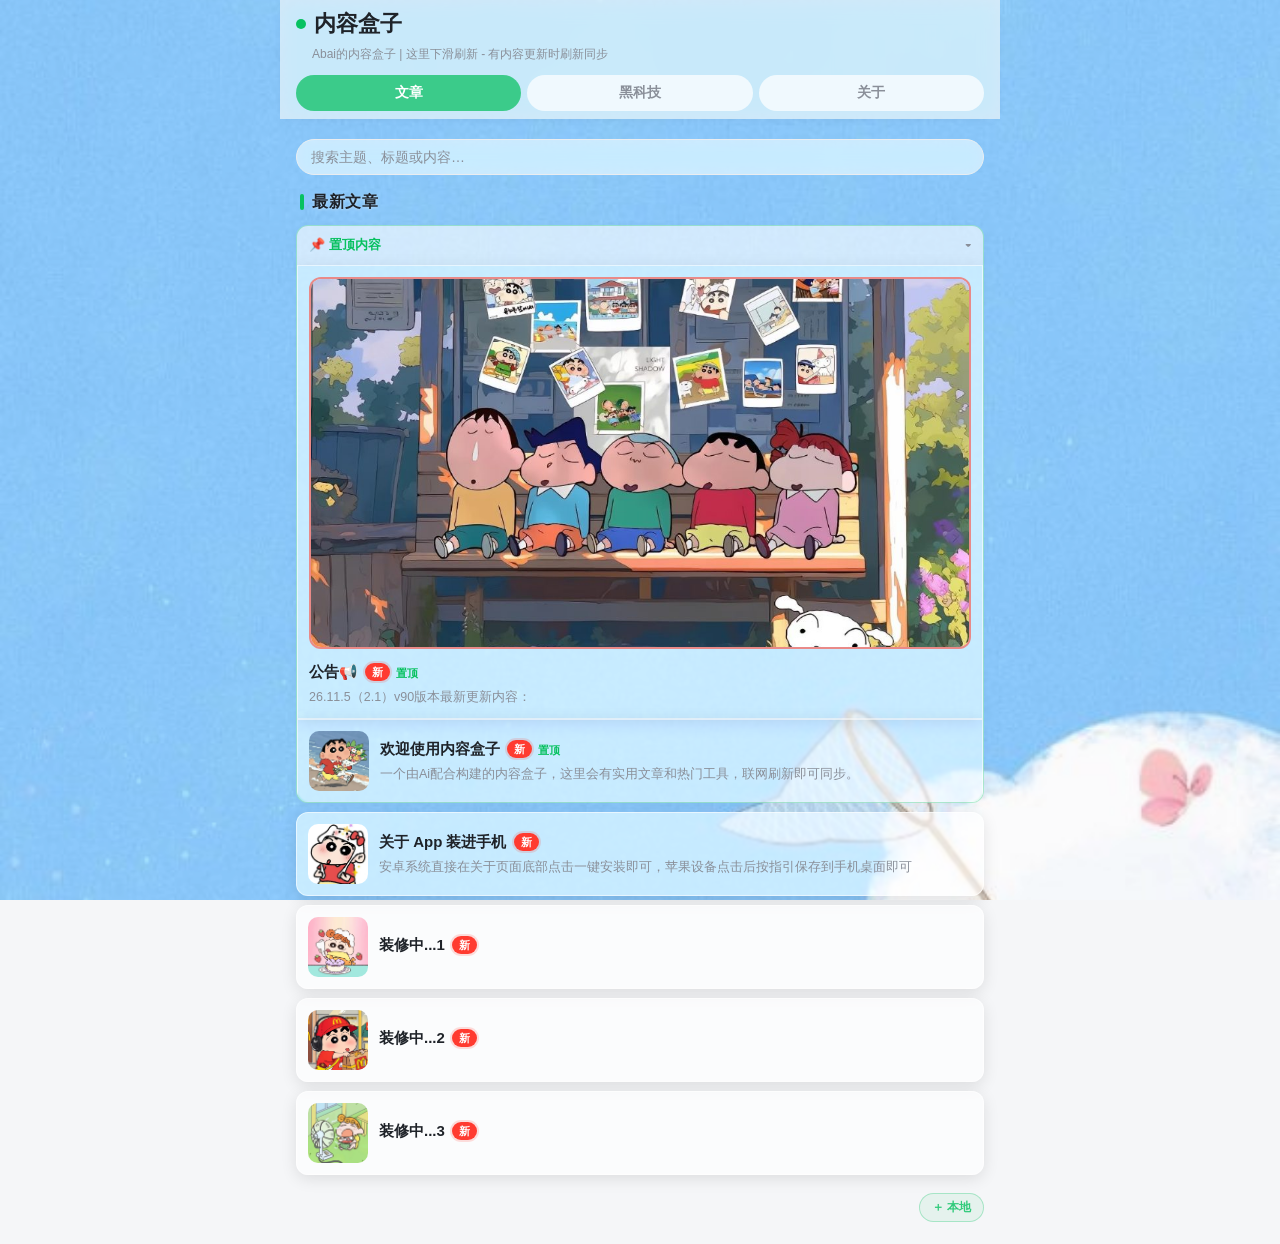
==== commit 9ff85c70: "feat(analytics): 接入51.la访问统计——4公开页静态SDK+下载/安装埋点+后台在线人数挂件开关；SW壳v91→v92" ====
--- a/index.html
+++ b/index.html
@@ -4,6 +4,9 @@
   <meta name="viewport" content="width=device-width, initial-scale=1, viewport-fit=cover" data-page-node-id="YmRrpZ1TOXjhvI8chWQw6I">
   <meta name="theme-color" content="#f5f6f8">
   <title>内容盒子</title>
+  <!-- 51.la 统计 SDK（静态写死，过检测） -->
+  <script charset="UTF-8" id="LA_COLLECT" src="//sdk.51.la/js-sdk-pro.min.js"></script>
+  <script>LA.init({id:"3RpzfUTqlbeltGdX",ck:"3RpzfUTqlbeltGdX",autoTrack:true,showWidget:false})</script>
   <link rel="manifest" href="manifest.webmanifest?sharecode=LXZ6WX2ERL" data-page-node-id="iclu6IaN1M2HEJZNVM1rl8">
   <link rel="icon" href="icon.svg?sharecode=LXZ6WX2ERL" type="image/svg+xml" data-page-node-id="rpVYB8yndqIk9lYyK7wyXU">
   <meta name="apple-mobile-web-app-capable" content="yes" data-page-node-id="0MmBqRs52Ei70QiVikUEfm">
